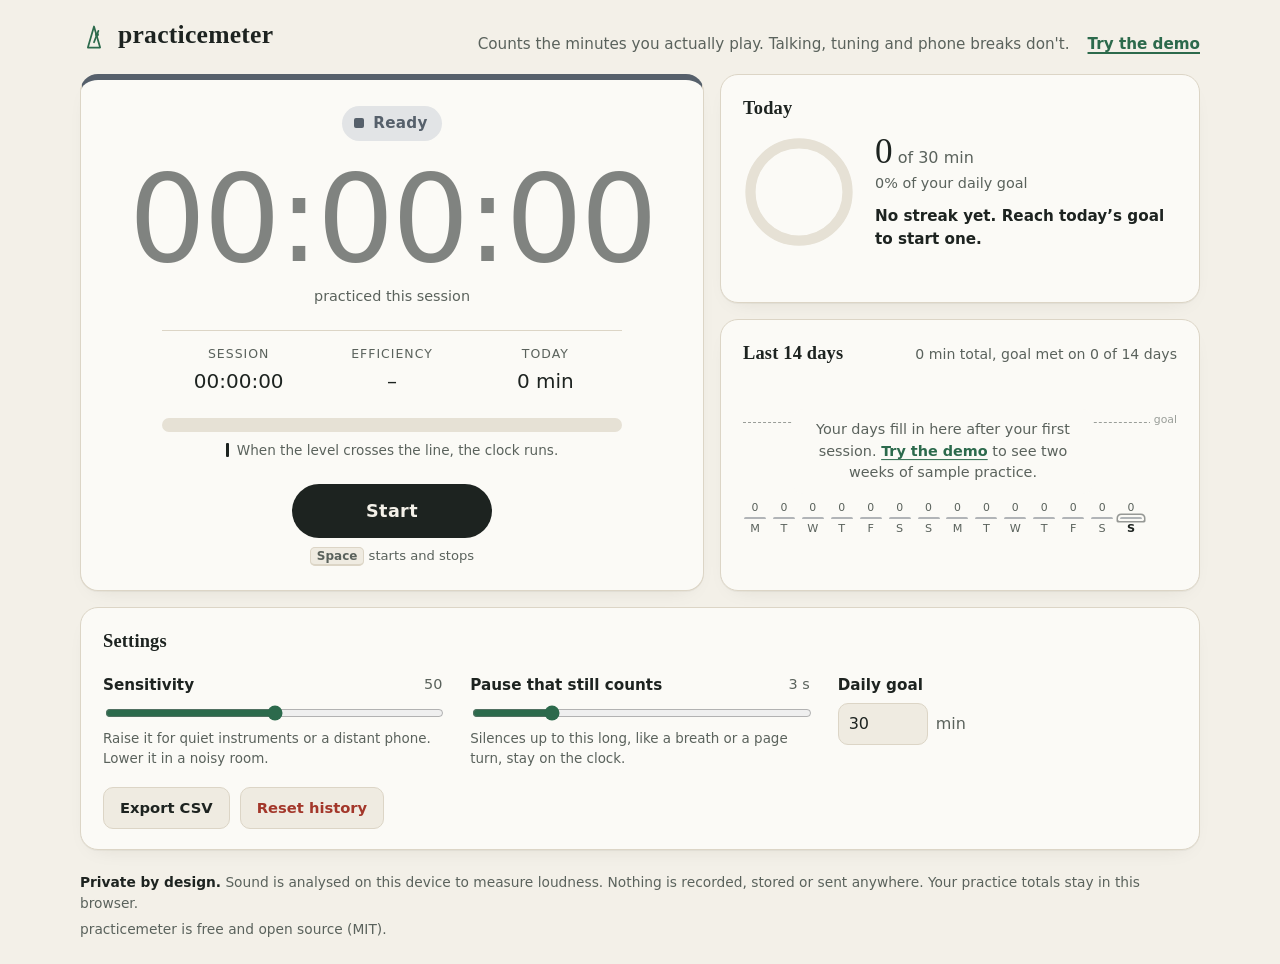
==== index.html @ aa6c5d0b "Add a visible link to the demo" ====
<!doctype html>
<html lang="en">
<head>
  <meta charset="utf-8">
  <meta name="viewport" content="width=device-width, initial-scale=1, viewport-fit=cover">
  <title>practicemeter: a practice timer that only counts while you play</title>
  <meta name="description" content="A practice timer for musicians. It listens through the microphone and only counts the time your instrument is actually sounding.">
  <meta name="color-scheme" content="light dark">
  <meta name="theme-color" content="#f3f0e8" media="(prefers-color-scheme: light)">
  <meta name="theme-color" content="#121513" media="(prefers-color-scheme: dark)">
  <link rel="icon" href="data:,">
  <link rel="stylesheet" href="style.css">
</head>
<body>
  <a class="skip" href="#toggle">Skip to start button</a>

  <header class="masthead">
    <div class="brand">
      <svg class="mark" viewBox="0 0 32 32" aria-hidden="true" focusable="false">
        <path d="M9 28 L16 4 L23 28 Z" fill="none" stroke="currentColor" stroke-width="2" stroke-linejoin="round"/>
        <path d="M16 22 L21 9" stroke="currentColor" stroke-width="2" stroke-linecap="round"/>
        <circle cx="19.4" cy="13.2" r="2.2" fill="currentColor"/>
      </svg>
      <h1>practicemeter</h1>
    </div>
    <div class="masthead-side">
      <p class="tagline">Counts the minutes you actually play. Talking, tuning and phone breaks don't.</p>
      <a class="demo-link" id="demo-link" href="?demo">Try the demo</a>
    </div>
  </header>

  <main class="layout">
    <section class="card stage" aria-labelledby="stage-title" data-status="idle" id="stage">
      <h2 id="stage-title" class="visually-hidden">Practice clock</h2>

      <div class="status" role="status" aria-live="polite">
        <span class="status-dot" aria-hidden="true"></span>
        <span id="status-label">Ready</span>
      </div>

      <p class="clock" id="clock" role="timer" aria-label="Practice time this session">00:00:00</p>
      <p class="clock-caption">practiced this session</p>

      <dl class="session-stats">
        <div>
          <dt>Session</dt>
          <dd id="session-time">00:00:00</dd>
        </div>
        <div>
          <dt>Efficiency</dt>
          <dd id="efficiency">–</dd>
        </div>
        <div>
          <dt>Today</dt>
          <dd id="today-short">0 min</dd>
        </div>
      </dl>

      <div class="meter-wrap">
        <div class="meter" id="meter" role="meter" aria-label="Microphone level"
             aria-valuemin="-90" aria-valuemax="0" aria-valuenow="-90" aria-valuetext="No input">
          <div class="meter-fill" id="meter-fill"></div>
          <div class="meter-floor" id="meter-floor" hidden></div>
          <div class="meter-threshold" id="meter-threshold" hidden></div>
        </div>
        <p class="meter-legend">
          <span class="legend-line" aria-hidden="true"></span>
          When the level crosses the line, the clock runs.
        </p>
      </div>

      <div class="actions">
        <button type="button" class="primary" id="toggle" aria-keyshortcuts="Space">Start</button>
        <span class="hint" aria-hidden="true"><kbd>Space</kbd> starts and stops</span>
      </div>

      <div class="notice" id="notice" role="alert" hidden></div>
    </section>

    <section class="card goal" aria-labelledby="goal-title">
      <h2 id="goal-title">Today</h2>
      <div class="goal-body">
        <svg class="ring" viewBox="0 0 120 120" aria-hidden="true" focusable="false">
          <circle class="ring-track" cx="60" cy="60" r="52"/>
          <circle class="ring-value" id="ring-value" cx="60" cy="60" r="52"/>
        </svg>
        <div class="goal-text">
          <p class="goal-minutes"><span id="today-min">0</span><span class="unit"> of <span id="goal-min">30</span> min</span></p>
          <p class="goal-progress" id="goal-progress">0% of your daily goal</p>
          <p class="streak" id="streak">No streak yet</p>
        </div>
      </div>
    </section>

    <section class="card history" aria-labelledby="history-title">
      <div class="card-head">
        <h2 id="history-title">Last 14 days</h2>
        <p class="history-total" id="history-total"></p>
      </div>
      <div class="chart">
        <div class="goal-line" id="goal-line" aria-hidden="true"><span>goal</span></div>
        <ol class="bars" id="bars" aria-label="Minutes practiced per day, oldest first"></ol>
        <p class="chart-empty" id="chart-empty" hidden>Your days fill in here after your first session. <a href="?demo">Try the demo</a> to see two weeks of sample practice.</p>
      </div>
    </section>

    <section class="card settings" aria-labelledby="settings-title">
      <h2 id="settings-title">Settings</h2>
      <div class="field">
        <label for="sensitivity">Sensitivity</label>
        <input type="range" id="sensitivity" min="0" max="100" step="5" value="50" aria-describedby="sensitivity-help">
        <output for="sensitivity" id="sensitivity-out">50</output>
        <p class="help" id="sensitivity-help">Raise it for quiet instruments or a distant phone. Lower it in a noisy room.</p>
      </div>
      <div class="field">
        <label for="grace">Pause that still counts</label>
        <input type="range" id="grace" min="1" max="10" step="1" value="3" aria-describedby="grace-help">
        <output for="grace" id="grace-out">3 s</output>
        <p class="help" id="grace-help">Silences up to this long, like a breath or a page turn, stay on the clock.</p>
      </div>
      <div class="field field-inline">
        <label for="goal">Daily goal</label>
        <span class="number-wrap"><input type="number" id="goal" min="1" max="600" step="5" value="30" inputmode="numeric"> <span>min</span></span>
      </div>
      <div class="data-actions">
        <button type="button" class="secondary" id="export">Export CSV</button>
        <button type="button" class="secondary danger" id="reset">Reset history</button>
      </div>
    </section>
  </main>

  <footer class="footer">
    <p><strong>Private by design.</strong> Sound is analysed on this device to measure loudness. Nothing is recorded, stored or sent anywhere. Your practice totals stay in this browser.</p>
    <p>practicemeter is free and open source (MIT).</p>
  </footer>

  <script src="detector.js"></script>
  <script src="micwatch.js"></script>
  <script src="app.js"></script>
</body>
</html>
---- style.css ----
/* practicemeter */

:root {
  --bg: #f3f0e8;
  --surface: #fbfaf6;
  --surface-2: #efebe1;
  --ink: #1d2320;
  --muted: #5a625c;
  --line: #dcd5c6;
  --accent: #2c6a4c;      /* playing */
  --accent-soft: #d8e8dd;
  --hold: #9a5f0c;        /* short pause */
  --hold-soft: #f3e3c6;
  --rest: #56606b;        /* paused */
  --rest-soft: #e2e4e6;
  --danger: #a3372a;
  --meter-bg: #e6e1d5;
  --shadow: 0 1px 0 rgba(40, 32, 16, .04), 0 8px 24px -16px rgba(40, 32, 16, .18);
  --radius: 18px;
  --serif: "Iowan Old Style", "Palatino Linotype", Palatino, "Book Antiqua", Georgia, serif;
  --sans: system-ui, -apple-system, "Segoe UI", Roboto, "Helvetica Neue", Arial, sans-serif;
  color-scheme: light dark;
}

@media (prefers-color-scheme: dark) {
  :root {
    --bg: #121513;
    --surface: #191d1a;
    --surface-2: #20251f;
    --ink: #e9e6de;
    --muted: #a0a89f;
    --line: #2d332e;
    --accent: #74c79c;
    --accent-soft: #1f3a2b;
    --hold: #e3a94f;
    --hold-soft: #3b2e19;
    --rest: #9aa4ae;
    --rest-soft: #262b30;
    --danger: #ec8a7c;
    --meter-bg: #232823;
    --shadow: 0 1px 0 rgba(0, 0, 0, .2), 0 10px 30px -18px rgba(0, 0, 0, .7);
  }
}

* { box-sizing: border-box; }

html { -webkit-text-size-adjust: 100%; }

body {
  margin: 0;
  background: var(--bg);
  color: var(--ink);
  font: 16px/1.5 var(--sans);
  min-height: 100vh;
  padding: max(16px, env(safe-area-inset-top)) max(16px, env(safe-area-inset-right)) max(16px, env(safe-area-inset-bottom)) max(16px, env(safe-area-inset-left));
}

h1, h2 { font-family: var(--serif); font-weight: 600; letter-spacing: .01em; margin: 0; }
h2 { font-size: 1.15rem; }
p { margin: 0; }

.visually-hidden {
  position: absolute !important;
  width: 1px; height: 1px;
  overflow: hidden; clip: rect(0 0 0 0);
  white-space: nowrap; margin: -1px; padding: 0; border: 0;
}

.skip {
  position: absolute; left: 12px; top: -48px;
  background: var(--ink); color: var(--bg);
  padding: 8px 12px; border-radius: 8px; z-index: 10;
}
.skip:focus { top: 12px; }

:focus-visible { outline: 3px solid var(--accent); outline-offset: 3px; border-radius: 6px; }

/* Header */
.masthead {
  max-width: 1120px; margin: 0 auto 18px;
  display: flex; align-items: baseline; justify-content: space-between; gap: 8px 24px; flex-wrap: wrap;
}
.brand { display: flex; align-items: center; gap: 10px; }
.brand h1 { font-size: 1.6rem; }
.mark { width: 28px; height: 28px; color: var(--accent); flex: none; transform: translateY(2px); }
.tagline { color: var(--muted); font-size: .95rem; }
.masthead-side { display: flex; align-items: baseline; flex-wrap: wrap; gap: 6px 18px; }
.demo-link {
  color: var(--accent); font-weight: 650; font-size: .95rem;
  text-decoration: underline; text-underline-offset: 3px; text-decoration-thickness: 1.5px;
  white-space: nowrap;
}
.demo-link:hover { text-decoration-thickness: 2.5px; }

/* Layout */
.layout {
  max-width: 1120px; margin: 0 auto;
  display: grid; gap: 16px;
  grid-template-columns: minmax(0, 1.3fr) minmax(0, 1fr);
  grid-template-areas:
    "stage goal"
    "stage history"
    "settings settings";
}
.stage { grid-area: stage; }
.goal { grid-area: goal; }
.history { grid-area: history; }
.settings { grid-area: settings; }

.card {
  background: var(--surface);
  border: 1px solid var(--line);
  border-radius: var(--radius);
  box-shadow: var(--shadow);
  padding: 20px 22px;
}

/* Stage */
.stage {
  --state: var(--rest);
  --state-soft: var(--rest-soft);
  display: flex; flex-direction: column; align-items: center; text-align: center;
  padding: 26px 26px 24px;
  border-top: 6px solid var(--state);
  transition: border-color .4s ease;
}
.stage[data-status="playing"] { --state: var(--accent); --state-soft: var(--accent-soft); }
.stage[data-status="holding"] { --state: var(--hold); --state-soft: var(--hold-soft); }
.stage[data-status="calibrating"] { --state: var(--hold); --state-soft: var(--hold-soft); }

.status {
  display: inline-flex; align-items: center; gap: 9px;
  padding: 6px 14px 6px 12px; border-radius: 999px;
  background: var(--state-soft); color: var(--state);
  font-weight: 650; font-size: .95rem; letter-spacing: .02em;
  transition: background-color .4s ease, color .4s ease;
}
.status-dot {
  width: 10px; height: 10px; border-radius: 50%;
  background: currentColor;
}
/* Shape changes with state too, so the state never relies on colour alone. */
.stage[data-status="paused"] .status-dot,
.stage[data-status="idle"] .status-dot { border-radius: 2px; }
.stage[data-status="holding"] .status-dot,
.stage[data-status="calibrating"] .status-dot { background: transparent; border: 2.5px solid currentColor; }
.stage[data-status="playing"] .status-dot { animation: pulse 1.6s ease-in-out infinite; }
@keyframes pulse { 50% { transform: scale(.65); opacity: .7; } }

.clock {
  margin-top: 18px;
  font-size: clamp(3.6rem, 15vw, 7.6rem);
  font-weight: 300; line-height: 1;
  font-variant-numeric: tabular-nums; letter-spacing: -.02em;
  color: var(--ink);
  transition: color .4s ease, opacity .4s ease;
}
.stage[data-status="paused"] .clock,
.stage[data-status="idle"] .clock { opacity: .55; }
.clock-caption { color: var(--muted); font-size: .9rem; margin-top: 6px; }

.session-stats {
  display: grid; grid-template-columns: repeat(3, 1fr);
  width: 100%; max-width: 460px; margin: 22px 0 0; padding: 14px 0 0;
  border-top: 1px solid var(--line);
}
.session-stats div { display: flex; flex-direction: column; gap: 2px; }
.session-stats dt { color: var(--muted); font-size: .78rem; text-transform: uppercase; letter-spacing: .08em; }
.session-stats dd { margin: 0; font-size: 1.25rem; font-variant-numeric: tabular-nums; }

/* Level meter */
.meter-wrap { width: 100%; max-width: 460px; margin-top: 22px; }
.meter {
  position: relative; height: 14px; border-radius: 7px;
  background: var(--meter-bg); overflow: hidden;
}
.meter-fill {
  position: absolute; inset: 0 auto 0 0; width: 100%;
  background: var(--state);
  transform-origin: left center; transform: scaleX(0);
  transition: background-color .4s ease;
}
.meter-floor, .meter-threshold {
  position: absolute; top: 0; bottom: 0; width: 2px; margin-left: -1px; left: 0;
}
.meter-floor { background: var(--muted); opacity: .45; }
.meter-threshold { width: 3px; background: var(--ink); }
.meter-legend {
  display: flex; align-items: center; justify-content: center; gap: 8px;
  margin-top: 8px; color: var(--muted); font-size: .85rem;
}
.legend-line { width: 3px; height: 14px; background: var(--ink); border-radius: 1px; }

/* Buttons */
.actions { display: flex; flex-direction: column; align-items: center; gap: 8px; margin-top: 24px; }
button { font: inherit; cursor: pointer; }
.primary {
  min-width: 200px; padding: 14px 32px;
  border: 0; border-radius: 999px;
  background: var(--ink); color: var(--bg);
  font-size: 1.1rem; font-weight: 650; letter-spacing: .02em;
  transition: transform .12s ease, background-color .2s ease;
}
.primary:hover { background: var(--accent); }
.primary:active { transform: scale(.97); }
.primary.running { background: transparent; color: var(--ink); box-shadow: inset 0 0 0 2px var(--ink); }
.primary.running:hover { background: var(--surface-2); }
.primary:disabled { opacity: .6; cursor: progress; }
.hint { color: var(--muted); font-size: .82rem; }
kbd {
  font: 600 .75rem var(--sans);
  padding: 1px 6px; border: 1px solid var(--line); border-bottom-width: 2px; border-radius: 5px;
  background: var(--surface-2);
}
.secondary {
  padding: 9px 16px; border-radius: 10px;
  border: 1px solid var(--line); background: var(--surface-2); color: var(--ink);
  font-size: .92rem; font-weight: 550;
}
.secondary:hover { border-color: var(--muted); }
.danger { color: var(--danger); }

.notice {
  margin-top: 18px; padding: 12px 16px; max-width: 460px;
  border-radius: 12px; background: var(--hold-soft); color: var(--ink);
  border-left: 4px solid var(--hold); text-align: left; font-size: .93rem;
}

/* Goal ring */
.goal-body { display: flex; align-items: center; gap: 20px; margin-top: 10px; }
.ring { width: 112px; height: 112px; flex: none; transform: rotate(-90deg); }
.ring circle { fill: none; stroke-width: 11; }
.ring-track { stroke: var(--meter-bg); }
.ring-value {
  stroke: var(--accent); stroke-linecap: round;
  stroke-dasharray: 326.73; stroke-dashoffset: 326.73;
  transition: stroke-dashoffset .6s ease;
}
.goal-minutes { font-family: var(--serif); font-size: 2.2rem; line-height: 1.1; font-variant-numeric: tabular-nums; }
.goal-minutes .unit { font-family: var(--sans); font-size: 1rem; color: var(--muted); }
.goal-progress { color: var(--muted); font-size: .9rem; margin-top: 2px; }
.streak { margin-top: 10px; font-weight: 600; font-size: .95rem; }

/* History chart */
.card-head { display: flex; flex-wrap: wrap; justify-content: space-between; align-items: baseline; gap: 4px 12px; }
.card-head h2 { white-space: nowrap; }
.history-total { color: var(--muted); font-size: .88rem; }
/* --plot: height of a 100% bar; --day-h: day label row. Bars and the goal line share them. */
.chart { --plot: 120px; --day-h: 20px; position: relative; margin-top: 14px; }
.bars {
  list-style: none; margin: 0; padding: 0 34px 0 0; /* right gutter holds the goal label */
  display: grid; grid-template-columns: repeat(14, 1fr); gap: 5px;
  height: calc(var(--plot) + var(--day-h) + 18px); align-items: end;
}
.bars li { display: flex; flex-direction: column; align-items: center; justify-content: flex-end; height: 100%; min-width: 0; }
.bar-value { font-size: .68rem; color: var(--muted); font-variant-numeric: tabular-nums; margin-bottom: 3px; line-height: 1; }
.bar {
  width: 100%; max-width: 22px; min-height: 2px;
  height: calc(var(--plot) * var(--f, 0));
  border-radius: 4px 4px 1px 1px;
  background: var(--rest); opacity: .45;
}
.bars li.met .bar { background: var(--accent); opacity: 1; }
.bars li.today .bar { box-shadow: 0 0 0 2px var(--surface), 0 0 0 3.5px var(--ink); }
.bar-day { font-size: .7rem; color: var(--muted); height: var(--day-h); line-height: var(--day-h); }
.bars li.today .bar-day { color: var(--ink); font-weight: 700; }
.goal-line {
  position: absolute; left: 0; right: 0; height: 0;
  bottom: calc(var(--day-h) + var(--plot) * var(--g, .8));
  border-top: 1.5px dashed var(--muted); opacity: .6; pointer-events: none;
}
.goal-line span {
  position: absolute; right: 0; top: -8px;
  font-size: .68rem; line-height: 1; color: var(--muted); background: var(--surface); padding: 0 0 0 4px;
}

.chart-empty {
  position: absolute; left: 0; right: 34px; top: 50%; transform: translateY(-60%);
  margin: 0 auto; max-width: 300px; padding: 10px 14px;
  text-align: center; font-size: .9rem; color: var(--muted);
  background: var(--surface); border-radius: 10px;
}
.chart-empty a { color: var(--accent); font-weight: 650; text-underline-offset: 3px; }
.chart-empty[hidden] { display: none; }

/* Settings */
.settings { display: grid; grid-template-columns: repeat(3, minmax(0, 1fr)); gap: 18px 28px; align-items: start; }
.settings h2 { grid-column: 1 / -1; }
.field { display: grid; grid-template-columns: 1fr auto; gap: 6px 12px; align-items: center; }
.field label { font-weight: 600; font-size: .95rem; }
.field input[type="range"] { grid-column: 1 / -1; grid-row: 2; width: 100%; accent-color: var(--accent); }
.field output { grid-column: 2; grid-row: 1; font-variant-numeric: tabular-nums; color: var(--muted); font-size: .9rem; }
.help { grid-column: 1 / -1; color: var(--muted); font-size: .84rem; }
.field-inline { grid-template-columns: 1fr; }
.number-wrap { display: inline-flex; align-items: center; gap: 8px; color: var(--muted); }
input[type="number"] {
  width: 90px; font: inherit; color: var(--ink);
  padding: 8px 10px; border-radius: 10px;
  border: 1px solid var(--line); background: var(--surface-2);
}
.data-actions { display: flex; gap: 10px; flex-wrap: wrap; align-self: end; }

/* Footer */
.footer {
  max-width: 1120px; margin: 22px auto 8px;
  color: var(--muted); font-size: .86rem;
  display: flex; flex-wrap: wrap; justify-content: space-between; gap: 6px 24px;
}
.footer strong { color: var(--ink); font-weight: 600; }

/* Tablet and phone */
@media (max-width: 860px) {
  .layout {
    grid-template-columns: minmax(0, 1fr);
    grid-template-areas: "stage" "goal" "history" "settings";
  }
  .settings { grid-template-columns: minmax(0, 1fr); }
}

@media (max-width: 480px) {
  body { padding-left: max(10px, env(safe-area-inset-left)); padding-right: max(10px, env(safe-area-inset-right)); }
  .card { padding: 16px; }
  .stage { padding: 20px 14px; }
  .clock { font-size: clamp(3.4rem, 19vw, 5.2rem); }
  .tagline { font-size: .88rem; }
  .chart { --plot: 100px; }
  .bars { gap: 3px; }
  .bar-value { font-size: .6rem; }
  .ring { width: 92px; height: 92px; }
}

/* Phone on a music stand in landscape: keep the clock and status in view. */
@media (max-height: 500px) and (orientation: landscape) {
  .masthead .tagline { display: none; }
  .clock { font-size: clamp(3rem, 18vh, 6rem); margin-top: 10px; }
  .session-stats, .meter-wrap, .actions { margin-top: 12px; }
}

@media (prefers-reduced-motion: reduce) {
  *, *::before, *::after { animation: none !important; transition: none !important; }
}
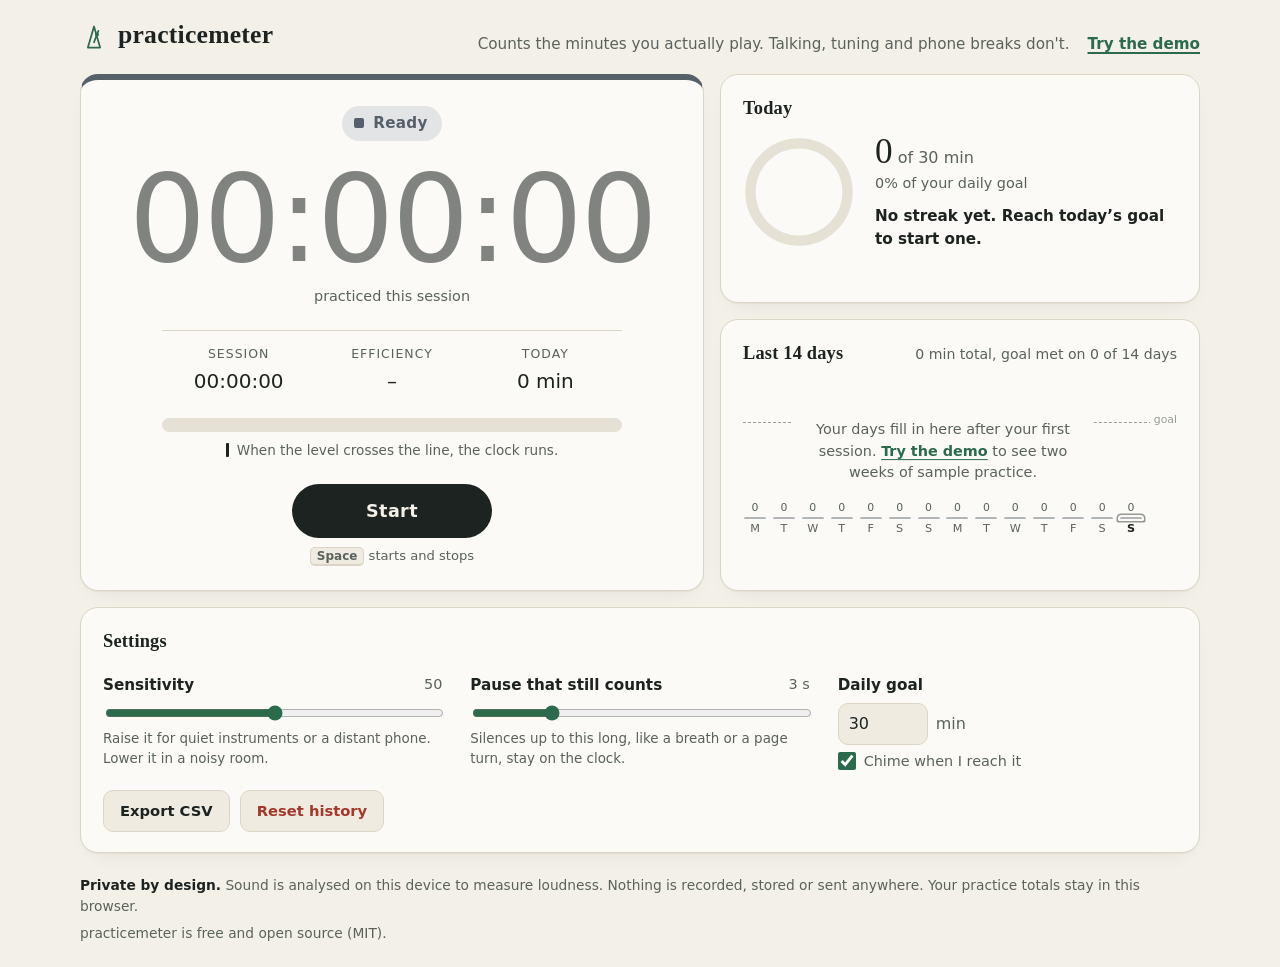
==== commit 9621d775: "Celebrate reaching the daily goal with a chime and a ring pulse" ====
--- a/index.html
+++ b/index.html
@@ -77,10 +77,11 @@
       <div class="notice" id="notice" role="alert" hidden></div>
     </section>
 
-    <section class="card goal" aria-labelledby="goal-title">
+    <section class="card goal" aria-labelledby="goal-title" id="goal-card">
       <h2 id="goal-title">Today</h2>
       <div class="goal-body">
         <svg class="ring" viewBox="0 0 120 120" aria-hidden="true" focusable="false">
+          <circle class="ring-burst" cx="60" cy="60" r="52"/>
           <circle class="ring-track" cx="60" cy="60" r="52"/>
           <circle class="ring-value" id="ring-value" cx="60" cy="60" r="52"/>
         </svg>
@@ -121,6 +122,7 @@
       <div class="field field-inline">
         <label for="goal">Daily goal</label>
         <span class="number-wrap"><input type="number" id="goal" min="1" max="600" step="5" value="30" inputmode="numeric"> <span>min</span></span>
+        <label class="check"><input type="checkbox" id="chime" checked> Chime when I reach it</label>
       </div>
       <div class="data-actions">
         <button type="button" class="secondary" id="export">Export CSV</button>
--- a/style.css
+++ b/style.css
@@ -236,6 +236,20 @@
   stroke-dasharray: 326.73; stroke-dashoffset: 326.73;
   transition: stroke-dashoffset .6s ease;
 }
+.ring { overflow: visible; }
+.ring-burst { stroke: var(--accent); opacity: 0; transform-box: fill-box; transform-origin: center; }
+/* Played once when today's goal is reached during a session. */
+.goal.celebrate .ring { animation: ring-pop .9s cubic-bezier(.2, .9, .3, 1.2) 1; }
+.goal.celebrate .ring-burst { animation: ring-burst 1.1s ease-out 1; }
+@keyframes ring-pop {
+  0% { transform: rotate(-90deg) scale(1); }
+  35% { transform: rotate(-90deg) scale(1.08); }
+  100% { transform: rotate(-90deg) scale(1); }
+}
+@keyframes ring-burst {
+  0% { opacity: .55; transform: scale(1); stroke-width: 11px; }
+  100% { opacity: 0; transform: scale(1.3); stroke-width: 2px; }
+}
 .goal-minutes { font-family: var(--serif); font-size: 2.2rem; line-height: 1.1; font-variant-numeric: tabular-nums; }
 .goal-minutes .unit { font-family: var(--sans); font-size: 1rem; color: var(--muted); }
 .goal-progress { color: var(--muted); font-size: .9rem; margin-top: 2px; }
@@ -292,6 +306,9 @@
 .field output { grid-column: 2; grid-row: 1; font-variant-numeric: tabular-nums; color: var(--muted); font-size: .9rem; }
 .help { grid-column: 1 / -1; color: var(--muted); font-size: .84rem; }
 .field-inline { grid-template-columns: 1fr; }
+.check { display: inline-flex; align-items: center; gap: 8px; font-size: .9rem; color: var(--muted); cursor: pointer; }
+.field .check { font-weight: 400; font-size: .9rem; }
+.check input { width: 18px; height: 18px; margin: 0; accent-color: var(--accent); }
 .number-wrap { display: inline-flex; align-items: center; gap: 8px; color: var(--muted); }
 input[type="number"] {
   width: 90px; font: inherit; color: var(--ink);
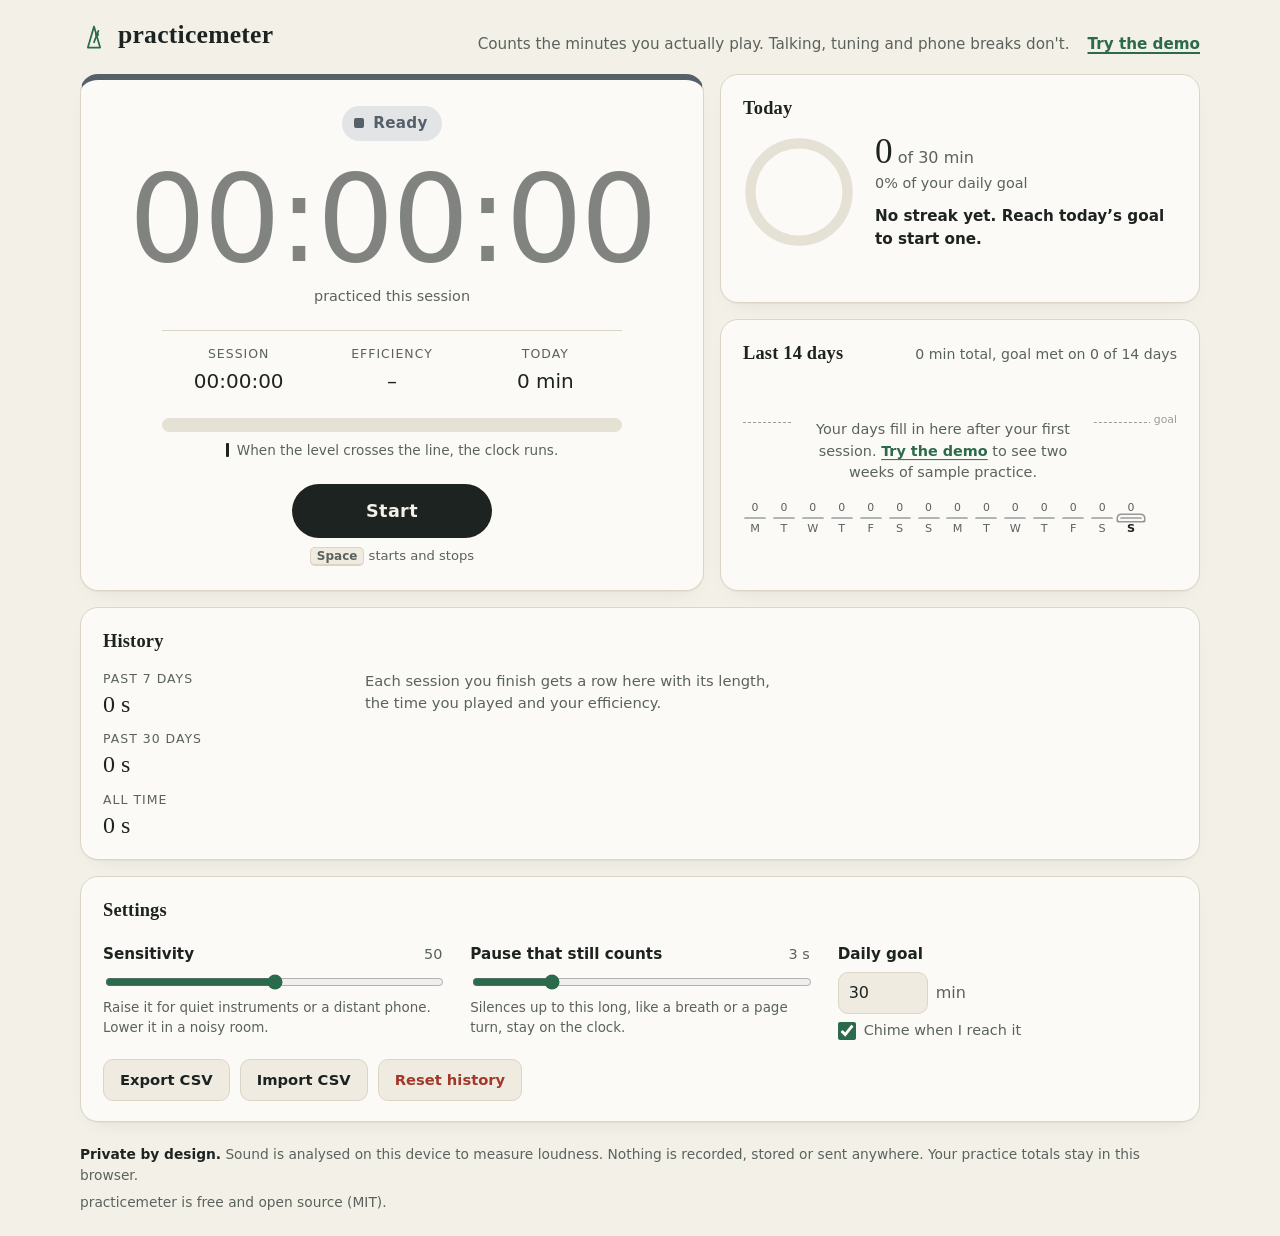
==== commit afaa1a14: "Add session history, period totals and CSV import" ====
--- a/index.html
+++ b/index.html
@@ -33,10 +33,12 @@
     <section class="card stage" aria-labelledby="stage-title" data-status="idle" id="stage">
       <h2 id="stage-title" class="visually-hidden">Practice clock</h2>
 
-      <div class="status" role="status" aria-live="polite">
+      <div class="status">
         <span class="status-dot" aria-hidden="true"></span>
         <span id="status-label">Ready</span>
       </div>
+      <!-- Screen readers hear lasting changes only (start, stop, goal), not every play/pause flip. -->
+      <p class="visually-hidden" id="announce" role="status" aria-live="polite" aria-atomic="true"></p>
 
       <p class="clock" id="clock" role="timer" aria-label="Practice time this session">00:00:00</p>
       <p class="clock-caption">practiced this session</p>
@@ -105,6 +107,26 @@
       </div>
     </section>
 
+    <section class="card sessions" aria-labelledby="sessions-title">
+      <h2 id="sessions-title">History</h2>
+      <dl class="totals">
+        <div><dt>Past 7 days</dt><dd id="total-week">0 min</dd></div>
+        <div><dt>Past 30 days</dt><dd id="total-month">0 min</dd></div>
+        <div><dt>All time</dt><dd id="total-all">0 min</dd></div>
+      </dl>
+      <div class="session-list">
+        <table class="session-table" id="session-table" hidden>
+          <caption class="visually-hidden">Practice sessions, newest first</caption>
+          <thead>
+            <tr><th scope="col">Started</th><th scope="col">Length</th><th scope="col">Played</th><th scope="col">Efficiency</th></tr>
+          </thead>
+          <tbody id="session-rows"></tbody>
+        </table>
+        <p class="sessions-empty" id="sessions-empty">Each session you finish gets a row here with its length, the time you played and your efficiency.</p>
+        <button type="button" class="secondary" id="sessions-more" aria-controls="session-table" hidden>Show all</button>
+      </div>
+    </section>
+
     <section class="card settings" aria-labelledby="settings-title">
       <h2 id="settings-title">Settings</h2>
       <div class="field">
@@ -126,7 +148,10 @@
       </div>
       <div class="data-actions">
         <button type="button" class="secondary" id="export">Export CSV</button>
+        <button type="button" class="secondary" id="import">Import CSV</button>
+        <input type="file" id="import-file" accept=".csv,text/csv" hidden>
         <button type="button" class="secondary danger" id="reset">Reset history</button>
+        <p class="data-status" id="data-status" role="status"></p>
       </div>
     </section>
   </main>
@@ -138,6 +163,7 @@
 
   <script src="detector.js"></script>
   <script src="micwatch.js"></script>
+  <script src="history.js"></script>
   <script src="app.js"></script>
 </body>
 </html>
--- a/style.css
+++ b/style.css
@@ -100,11 +100,13 @@
   grid-template-areas:
     "stage goal"
     "stage history"
+    "sessions sessions"
     "settings settings";
 }
 .stage { grid-area: stage; }
 .goal { grid-area: goal; }
 .history { grid-area: history; }
+.sessions { grid-area: sessions; }
 .settings { grid-area: settings; }
 
 .card {
@@ -296,6 +298,27 @@
 }
 .chart-empty a { color: var(--accent); font-weight: 650; text-underline-offset: 3px; }
 .chart-empty[hidden] { display: none; }
+
+/* Totals and past sessions */
+.sessions {
+  display: grid; grid-template-columns: minmax(180px, 230px) minmax(0, 1fr); gap: 14px 32px;
+  align-items: start;
+}
+.sessions h2 { grid-column: 1 / -1; }
+.totals { margin: 0; display: grid; gap: 12px; }
+.totals div { display: flex; flex-direction: column; gap: 1px; }
+.totals dt { color: var(--muted); font-size: .78rem; text-transform: uppercase; letter-spacing: .08em; }
+.totals dd { margin: 0; font-family: var(--serif); font-size: 1.5rem; line-height: 1.2; font-variant-numeric: tabular-nums; }
+.session-list { min-width: 0; }
+.session-table { width: 100%; border-collapse: collapse; font-size: .92rem; font-variant-numeric: tabular-nums; }
+.session-table th, .session-table td { padding: 8px 10px; text-align: right; border-bottom: 1px solid var(--line); white-space: nowrap; }
+.session-table th:first-child, .session-table td:first-child { text-align: left; padding-left: 0; }
+.session-table th:last-child, .session-table td:last-child { padding-right: 0; }
+.session-table thead th { color: var(--muted); font-size: .78rem; font-weight: 600; text-transform: uppercase; letter-spacing: .06em; padding-top: 0; }
+.session-table tbody th { font-weight: 500; }
+.session-table tbody tr:last-child > * { border-bottom: 0; }
+.sessions-empty { color: var(--muted); font-size: .92rem; max-width: 46ch; }
+#sessions-more { margin-top: 12px; }
 
 /* Settings */
 .settings { display: grid; grid-template-columns: repeat(3, minmax(0, 1fr)); gap: 18px 28px; align-items: start; }
@@ -315,7 +338,9 @@
   padding: 8px 10px; border-radius: 10px;
   border: 1px solid var(--line); background: var(--surface-2);
 }
-.data-actions { display: flex; gap: 10px; flex-wrap: wrap; align-self: end; }
+.data-actions { grid-column: 1 / -1; display: flex; gap: 10px; flex-wrap: wrap; align-self: end; }
+.data-status { flex-basis: 100%; color: var(--muted); font-size: .86rem; }
+.data-status:empty { display: none; }
 
 /* Footer */
 .footer {
@@ -329,9 +354,15 @@
 @media (max-width: 860px) {
   .layout {
     grid-template-columns: minmax(0, 1fr);
-    grid-template-areas: "stage" "goal" "history" "settings";
+    grid-template-areas: "stage" "goal" "history" "sessions" "settings";
   }
   .settings { grid-template-columns: minmax(0, 1fr); }
+}
+
+@media (max-width: 640px) {
+  .sessions { grid-template-columns: minmax(0, 1fr); }
+  .totals { grid-template-columns: repeat(3, minmax(0, 1fr)); gap: 8px; }
+  .totals dd { font-size: 1.15rem; }
 }
 
 @media (max-width: 480px) {
@@ -344,6 +375,9 @@
   .bars { gap: 3px; }
   .bar-value { font-size: .6rem; }
   .ring { width: 92px; height: 92px; }
+  .session-table { font-size: .84rem; }
+  .session-table th, .session-table td { padding: 7px 5px; }
+  .session-table thead th { font-size: .66rem; letter-spacing: .03em; }
 }
 
 /* Phone on a music stand in landscape: keep the clock and status in view. */
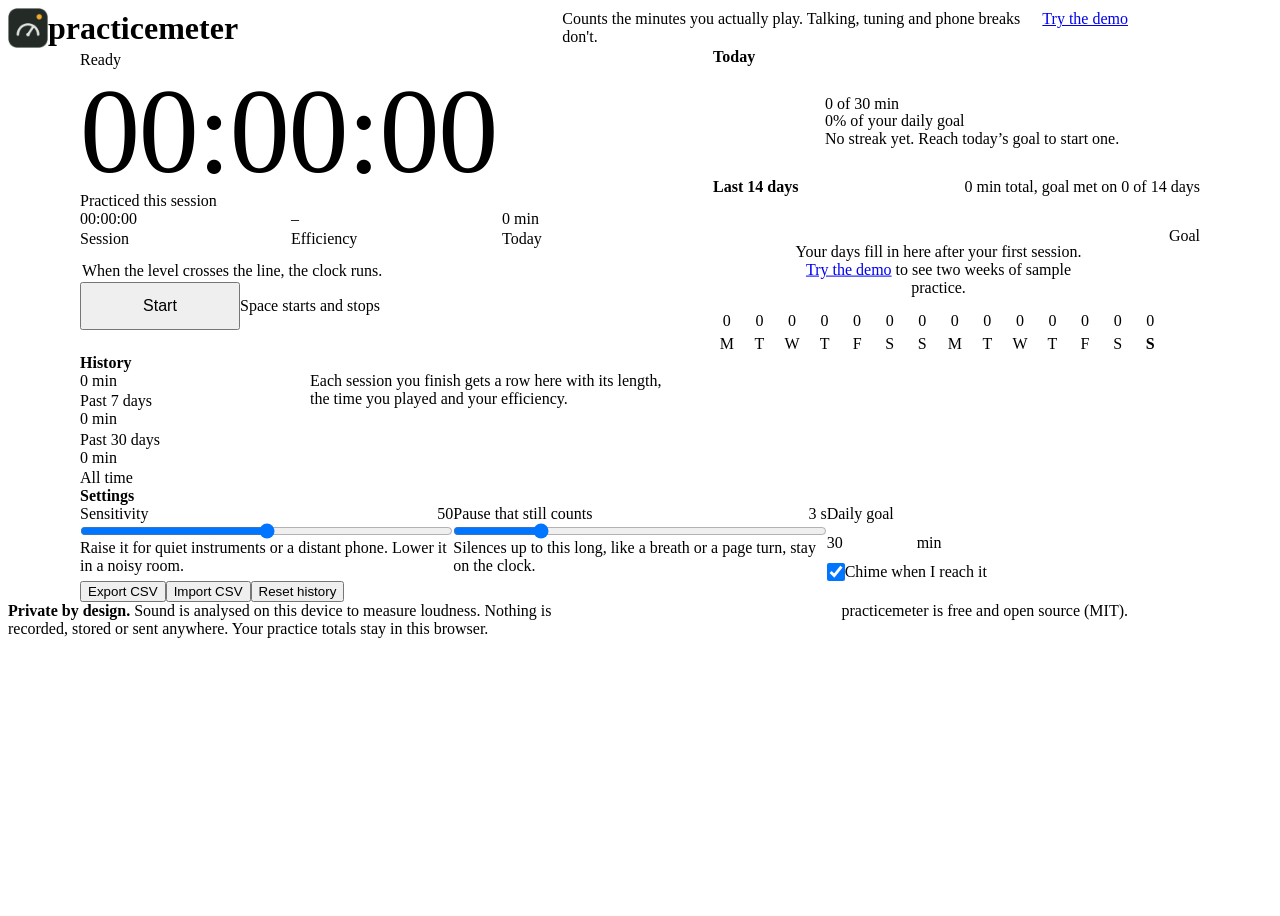
==== commit 5a665074: "Restyle the app on the control-room design system The clock is the big reading, a status lamp shows " ====
--- a/index.html
+++ b/index.html
@@ -6,9 +6,12 @@
   <title>practicemeter: a practice timer that only counts while you play</title>
   <meta name="description" content="A practice timer for musicians. It listens through the microphone and only counts the time your instrument is actually sounding.">
   <meta name="color-scheme" content="light dark">
-  <meta name="theme-color" content="#f3f0e8" media="(prefers-color-scheme: light)">
-  <meta name="theme-color" content="#121513" media="(prefers-color-scheme: dark)">
-  <link rel="icon" href="data:,">
+  <meta name="theme-color" content="#e3e5e0" media="(prefers-color-scheme: light)">
+  <meta name="theme-color" content="#1b211e" media="(prefers-color-scheme: dark)">
+  <link rel="icon" href="icon-32.png" type="image/png" sizes="32x32">
+  <link rel="apple-touch-icon" href="icon-180.png">
+  <link rel="manifest" href="manifest.webmanifest">
+  <link rel="stylesheet" href="tokens.css">
   <link rel="stylesheet" href="style.css">
 </head>
 <body>
@@ -16,11 +19,7 @@
 
   <header class="masthead">
     <div class="brand">
-      <svg class="mark" viewBox="0 0 32 32" aria-hidden="true" focusable="false">
-        <path d="M9 28 L16 4 L23 28 Z" fill="none" stroke="currentColor" stroke-width="2" stroke-linejoin="round"/>
-        <path d="M16 22 L21 9" stroke="currentColor" stroke-width="2" stroke-linecap="round"/>
-        <circle cx="19.4" cy="13.2" r="2.2" fill="currentColor"/>
-      </svg>
+      <img class="mark" src="icon-192.png" width="40" height="40" alt="">
       <h1>practicemeter</h1>
     </div>
     <div class="masthead-side">
@@ -30,18 +29,18 @@
   </header>
 
   <main class="layout">
-    <section class="card stage" aria-labelledby="stage-title" data-status="idle" id="stage">
+    <section class="panel stage" aria-labelledby="stage-title" data-status="idle" id="stage">
       <h2 id="stage-title" class="visually-hidden">Practice clock</h2>
 
       <div class="status">
-        <span class="status-dot" aria-hidden="true"></span>
+        <span class="lamp" aria-hidden="true"></span>
         <span id="status-label">Ready</span>
       </div>
       <!-- Screen readers hear lasting changes only (start, stop, goal), not every play/pause flip. -->
       <p class="visually-hidden" id="announce" role="status" aria-live="polite" aria-atomic="true"></p>
 
       <p class="clock" id="clock" role="timer" aria-label="Practice time this session">00:00:00</p>
-      <p class="clock-caption">practiced this session</p>
+      <p class="clock-caption">Practiced this session</p>
 
       <dl class="session-stats">
         <div>
@@ -72,14 +71,14 @@
       </div>
 
       <div class="actions">
-        <button type="button" class="primary" id="toggle" aria-keyshortcuts="Space">Start</button>
+        <button type="button" class="btn primary" data-variant="primary" id="toggle" aria-keyshortcuts="Space">Start</button>
         <span class="hint" aria-hidden="true"><kbd>Space</kbd> starts and stops</span>
       </div>
 
       <div class="notice" id="notice" role="alert" hidden></div>
     </section>
 
-    <section class="card goal" aria-labelledby="goal-title" id="goal-card">
+    <section class="panel goal" aria-labelledby="goal-title" id="goal-card">
       <h2 id="goal-title">Today</h2>
       <div class="goal-body">
         <svg class="ring" viewBox="0 0 120 120" aria-hidden="true" focusable="false">
@@ -95,19 +94,19 @@
       </div>
     </section>
 
-    <section class="card history" aria-labelledby="history-title">
-      <div class="card-head">
+    <section class="panel history" aria-labelledby="history-title">
+      <div class="panel-head">
         <h2 id="history-title">Last 14 days</h2>
         <p class="history-total" id="history-total"></p>
       </div>
       <div class="chart">
-        <div class="goal-line" id="goal-line" aria-hidden="true"><span>goal</span></div>
+        <div class="goal-line" id="goal-line" aria-hidden="true"><span>Goal</span></div>
         <ol class="bars" id="bars" aria-label="Minutes practiced per day, oldest first"></ol>
         <p class="chart-empty" id="chart-empty" hidden>Your days fill in here after your first session. <a href="?demo">Try the demo</a> to see two weeks of sample practice.</p>
       </div>
     </section>
 
-    <section class="card sessions" aria-labelledby="sessions-title">
+    <section class="panel sessions" aria-labelledby="sessions-title">
       <h2 id="sessions-title">History</h2>
       <dl class="totals">
         <div><dt>Past 7 days</dt><dd id="total-week">0 min</dd></div>
@@ -123,11 +122,11 @@
           <tbody id="session-rows"></tbody>
         </table>
         <p class="sessions-empty" id="sessions-empty">Each session you finish gets a row here with its length, the time you played and your efficiency.</p>
-        <button type="button" class="secondary" id="sessions-more" aria-controls="session-table" hidden>Show all</button>
+        <button type="button" class="btn secondary" id="sessions-more" aria-controls="session-table" hidden>Show all</button>
       </div>
     </section>
 
-    <section class="card settings" aria-labelledby="settings-title">
+    <section class="panel settings" aria-labelledby="settings-title">
       <h2 id="settings-title">Settings</h2>
       <div class="field">
         <label for="sensitivity">Sensitivity</label>
@@ -143,14 +142,14 @@
       </div>
       <div class="field field-inline">
         <label for="goal">Daily goal</label>
-        <span class="number-wrap"><input type="number" id="goal" min="1" max="600" step="5" value="30" inputmode="numeric"> <span>min</span></span>
+        <span class="number-wrap"><input type="number" id="goal" min="1" max="600" step="1" value="30" inputmode="numeric"> <span>min</span></span>
         <label class="check"><input type="checkbox" id="chime" checked> Chime when I reach it</label>
       </div>
       <div class="data-actions">
-        <button type="button" class="secondary" id="export">Export CSV</button>
-        <button type="button" class="secondary" id="import">Import CSV</button>
+        <button type="button" class="btn secondary" id="export">Export CSV</button>
+        <button type="button" class="btn secondary" id="import">Import CSV</button>
         <input type="file" id="import-file" accept=".csv,text/csv" hidden>
-        <button type="button" class="secondary danger" id="reset">Reset history</button>
+        <button type="button" class="btn secondary danger" id="reset">Reset history</button>
         <p class="data-status" id="data-status" role="status"></p>
       </div>
     </section>
--- a/style.css
+++ b/style.css
@@ -1,62 +1,12 @@
-/* practicemeter */
-
-:root {
-  --bg: #f3f0e8;
-  --surface: #fbfaf6;
-  --surface-2: #efebe1;
-  --ink: #1d2320;
-  --muted: #5a625c;
-  --line: #dcd5c6;
-  --accent: #2c6a4c;      /* playing */
-  --accent-soft: #d8e8dd;
-  --hold: #9a5f0c;        /* short pause */
-  --hold-soft: #f3e3c6;
-  --rest: #56606b;        /* paused */
-  --rest-soft: #e2e4e6;
-  --danger: #a3372a;
-  --meter-bg: #e6e1d5;
-  --shadow: 0 1px 0 rgba(40, 32, 16, .04), 0 8px 24px -16px rgba(40, 32, 16, .18);
-  --radius: 18px;
-  --serif: "Iowan Old Style", "Palatino Linotype", Palatino, "Book Antiqua", Georgia, serif;
-  --sans: system-ui, -apple-system, "Segoe UI", Roboto, "Helvetica Neue", Arial, sans-serif;
-  color-scheme: light dark;
-}
-
-@media (prefers-color-scheme: dark) {
-  :root {
-    --bg: #121513;
-    --surface: #191d1a;
-    --surface-2: #20251f;
-    --ink: #e9e6de;
-    --muted: #a0a89f;
-    --line: #2d332e;
-    --accent: #74c79c;
-    --accent-soft: #1f3a2b;
-    --hold: #e3a94f;
-    --hold-soft: #3b2e19;
-    --rest: #9aa4ae;
-    --rest-soft: #262b30;
-    --danger: #ec8a7c;
-    --meter-bg: #232823;
-    --shadow: 0 1px 0 rgba(0, 0, 0, .2), 0 10px 30px -18px rgba(0, 0, 0, .7);
-  }
-}
-
-* { box-sizing: border-box; }
-
-html { -webkit-text-size-adjust: 100%; }
+/* practicemeter. Uses only the variables from tokens.css (the A2M33 "control room" system):
+   no colour, font or radius literals here. */
 
 body {
-  margin: 0;
-  background: var(--bg);
-  color: var(--ink);
-  font: 16px/1.5 var(--sans);
   min-height: 100vh;
-  padding: max(16px, env(safe-area-inset-top)) max(16px, env(safe-area-inset-right)) max(16px, env(safe-area-inset-bottom)) max(16px, env(safe-area-inset-left));
-}
-
-h1, h2 { font-family: var(--serif); font-weight: 600; letter-spacing: .01em; margin: 0; }
-h2 { font-size: 1.15rem; }
+  padding: max(var(--s4), env(safe-area-inset-top)) max(var(--s4), env(safe-area-inset-right))
+           max(var(--s4), env(safe-area-inset-bottom)) max(var(--s4), env(safe-area-inset-left));
+}
+
 p { margin: 0; }
 
 .visually-hidden {
@@ -67,35 +17,32 @@
 }
 
 .skip {
-  position: absolute; left: 12px; top: -48px;
-  background: var(--ink); color: var(--bg);
-  padding: 8px 12px; border-radius: 8px; z-index: 10;
-}
-.skip:focus { top: 12px; }
-
-:focus-visible { outline: 3px solid var(--accent); outline-offset: 3px; border-radius: 6px; }
-
-/* Header */
+  position: absolute; left: var(--s3); top: -48px; z-index: 10;
+  padding: var(--s2) var(--s3);
+  background: var(--ink); color: var(--panel);
+  border-radius: var(--r-control);
+}
+.skip:focus { top: var(--s3); }
+
+/* ---------- Header ---------- */
+
 .masthead {
-  max-width: 1120px; margin: 0 auto 18px;
-  display: flex; align-items: baseline; justify-content: space-between; gap: 8px 24px; flex-wrap: wrap;
-}
-.brand { display: flex; align-items: center; gap: 10px; }
-.brand h1 { font-size: 1.6rem; }
-.mark { width: 28px; height: 28px; color: var(--accent); flex: none; transform: translateY(2px); }
-.tagline { color: var(--muted); font-size: .95rem; }
-.masthead-side { display: flex; align-items: baseline; flex-wrap: wrap; gap: 6px 18px; }
-.demo-link {
-  color: var(--accent); font-weight: 650; font-size: .95rem;
-  text-decoration: underline; text-underline-offset: 3px; text-decoration-thickness: 1.5px;
-  white-space: nowrap;
-}
-.demo-link:hover { text-decoration-thickness: 2.5px; }
-
-/* Layout */
+  max-width: 1120px; margin: 0 auto var(--s5);
+  display: flex; flex-wrap: wrap; align-items: center; justify-content: space-between;
+  gap: var(--s2) var(--s5);
+}
+.brand { display: flex; align-items: center; gap: var(--s3); }
+.brand h1 { margin: 0; }
+.mark { display: block; width: 40px; height: 40px; flex: none; }
+.masthead-side { display: flex; flex-wrap: wrap; align-items: baseline; gap: var(--s1) var(--s5); }
+.tagline { color: var(--ink-2); max-width: 60ch; }
+.demo-link { font-weight: 500; white-space: nowrap; }
+
+/* ---------- Layout ---------- */
+
 .layout {
   max-width: 1120px; margin: 0 auto;
-  display: grid; gap: 16px;
+  display: grid; gap: var(--s4);
   grid-template-columns: minmax(0, 1.3fr) minmax(0, 1fr);
   grid-template-areas:
     "stage goal"
@@ -109,248 +56,223 @@
 .sessions { grid-area: sessions; }
 .settings { grid-area: settings; }
 
-.card {
-  background: var(--surface);
+.panel h2 { font-size: var(--t-lg); margin: 0; }
+
+/* ---------- Stage: status lamp, clock, meter, start ---------- */
+
+.stage { container-type: inline-size; display: flex; flex-direction: column; align-items: flex-start; }
+
+.status { display: flex; align-items: center; gap: var(--s2); font-weight: 500; min-height: 1.5em; }
+.status .lamp { flex: none; transition: background-color var(--dur) var(--ease), box-shadow var(--dur) var(--ease); }
+/* Amber while the clock counts. A short pause still counts, so it keeps the amber as a ring. */
+.stage[data-status="playing"] .lamp {
+  background: var(--amber);
+  box-shadow: 0 0 0 3px color-mix(in srgb, var(--amber) 25%, transparent);
+}
+.stage[data-status="holding"] .lamp { background: transparent; box-shadow: inset 0 0 0 2px var(--amber); }
+.stage[data-fault] .lamp { background: var(--fault); box-shadow: none; }
+
+/* The hero reading. Sized to the panel so eight digits never overflow it. */
+.clock {
+  margin-top: var(--s5);
+  font-size: clamp(3.6rem, 19cqi, 7.5rem);
+  font-weight: 500; line-height: 1; letter-spacing: -0.01em;
+  font-variant-numeric: tabular-nums;
+  color: var(--ink);
+  transition: color var(--dur) var(--ease);
+}
+.stage[data-status="idle"] .clock,
+.stage[data-status="paused"] .clock { color: var(--ink-2); }
+.clock-caption { margin-top: var(--s2); color: var(--ink-2); font-size: var(--t-sm); }
+
+.session-stats {
+  display: grid; grid-template-columns: repeat(3, minmax(0, 1fr)); gap: var(--s4);
+  width: 100%; margin: var(--s5) 0 0; padding-top: var(--s4);
+  border-top: 1px solid var(--line);
+}
+/* Value first, label under it. The dt stays first in the markup for screen readers. */
+.session-stats div, .totals div { display: flex; flex-direction: column-reverse; justify-content: flex-end; gap: 2px; }
+.session-stats dt, .totals dt { font-family: var(--font-tag); font-weight: 500; font-size: var(--t-sm); color: var(--ink-2); }
+.session-stats dd, .totals dd { margin: 0; font-size: var(--t-xl); font-weight: 500; line-height: 1.15; white-space: nowrap; }
+
+/* Level meter: an inset track, a neutral fill and the threshold as a tick across it. */
+.meter-wrap { width: 100%; margin-top: var(--s5); }
+.meter {
+  position: relative; height: 14px;
+  background: var(--inset);
   border: 1px solid var(--line);
-  border-radius: var(--radius);
-  box-shadow: var(--shadow);
-  padding: 20px 22px;
-}
-
-/* Stage */
-.stage {
-  --state: var(--rest);
-  --state-soft: var(--rest-soft);
-  display: flex; flex-direction: column; align-items: center; text-align: center;
-  padding: 26px 26px 24px;
-  border-top: 6px solid var(--state);
-  transition: border-color .4s ease;
-}
-.stage[data-status="playing"] { --state: var(--accent); --state-soft: var(--accent-soft); }
-.stage[data-status="holding"] { --state: var(--hold); --state-soft: var(--hold-soft); }
-.stage[data-status="calibrating"] { --state: var(--hold); --state-soft: var(--hold-soft); }
-
-.status {
-  display: inline-flex; align-items: center; gap: 9px;
-  padding: 6px 14px 6px 12px; border-radius: 999px;
-  background: var(--state-soft); color: var(--state);
-  font-weight: 650; font-size: .95rem; letter-spacing: .02em;
-  transition: background-color .4s ease, color .4s ease;
-}
-.status-dot {
-  width: 10px; height: 10px; border-radius: 50%;
-  background: currentColor;
-}
-/* Shape changes with state too, so the state never relies on colour alone. */
-.stage[data-status="paused"] .status-dot,
-.stage[data-status="idle"] .status-dot { border-radius: 2px; }
-.stage[data-status="holding"] .status-dot,
-.stage[data-status="calibrating"] .status-dot { background: transparent; border: 2.5px solid currentColor; }
-.stage[data-status="playing"] .status-dot { animation: pulse 1.6s ease-in-out infinite; }
-@keyframes pulse { 50% { transform: scale(.65); opacity: .7; } }
-
-.clock {
-  margin-top: 18px;
-  font-size: clamp(3.6rem, 15vw, 7.6rem);
-  font-weight: 300; line-height: 1;
-  font-variant-numeric: tabular-nums; letter-spacing: -.02em;
-  color: var(--ink);
-  transition: color .4s ease, opacity .4s ease;
-}
-.stage[data-status="paused"] .clock,
-.stage[data-status="idle"] .clock { opacity: .55; }
-.clock-caption { color: var(--muted); font-size: .9rem; margin-top: 6px; }
-
-.session-stats {
-  display: grid; grid-template-columns: repeat(3, 1fr);
-  width: 100%; max-width: 460px; margin: 22px 0 0; padding: 14px 0 0;
-  border-top: 1px solid var(--line);
-}
-.session-stats div { display: flex; flex-direction: column; gap: 2px; }
-.session-stats dt { color: var(--muted); font-size: .78rem; text-transform: uppercase; letter-spacing: .08em; }
-.session-stats dd { margin: 0; font-size: 1.25rem; font-variant-numeric: tabular-nums; }
-
-/* Level meter */
-.meter-wrap { width: 100%; max-width: 460px; margin-top: 22px; }
-.meter {
-  position: relative; height: 14px; border-radius: 7px;
-  background: var(--meter-bg); overflow: hidden;
+  border-radius: var(--r-control);
 }
 .meter-fill {
-  position: absolute; inset: 0 auto 0 0; width: 100%;
-  background: var(--state);
+  position: absolute; inset: 0;
+  background: var(--ink-2);
   transform-origin: left center; transform: scaleX(0);
-  transition: background-color .4s ease;
-}
-.meter-floor, .meter-threshold {
-  position: absolute; top: 0; bottom: 0; width: 2px; margin-left: -1px; left: 0;
-}
-.meter-floor { background: var(--muted); opacity: .45; }
-.meter-threshold { width: 3px; background: var(--ink); }
+}
+.meter-floor, .meter-threshold { position: absolute; left: 0; }
+.meter-floor { top: 3px; bottom: 3px; width: 1px; background: var(--ink-2); }
+.meter-threshold { top: -6px; bottom: -6px; width: 2px; margin-left: -1px; background: var(--ink); }
 .meter-legend {
-  display: flex; align-items: center; justify-content: center; gap: 8px;
-  margin-top: 8px; color: var(--muted); font-size: .85rem;
-}
-.legend-line { width: 3px; height: 14px; background: var(--ink); border-radius: 1px; }
-
-/* Buttons */
-.actions { display: flex; flex-direction: column; align-items: center; gap: 8px; margin-top: 24px; }
-button { font: inherit; cursor: pointer; }
-.primary {
-  min-width: 200px; padding: 14px 32px;
-  border: 0; border-radius: 999px;
-  background: var(--ink); color: var(--bg);
-  font-size: 1.1rem; font-weight: 650; letter-spacing: .02em;
-  transition: transform .12s ease, background-color .2s ease;
-}
-.primary:hover { background: var(--accent); }
-.primary:active { transform: scale(.97); }
-.primary.running { background: transparent; color: var(--ink); box-shadow: inset 0 0 0 2px var(--ink); }
-.primary.running:hover { background: var(--surface-2); }
-.primary:disabled { opacity: .6; cursor: progress; }
-.hint { color: var(--muted); font-size: .82rem; }
+  display: flex; align-items: flex-start; gap: var(--s2);
+  margin-top: var(--s3); color: var(--ink-2); font-size: var(--t-sm);
+}
+.legend-line { flex: none; width: 2px; height: 1em; margin-top: 0.25em; background: var(--ink); }
+
+/* Buttons build on .btn from tokens.css */
+.actions { display: flex; flex-wrap: wrap; align-items: center; gap: var(--s2) var(--s4); margin-top: var(--s5); }
+.btn.primary { min-width: 160px; min-height: 48px; padding: 0 var(--s6); font-size: var(--t-lg); }
+@media (hover: hover) {
+  .btn.primary:hover { background: color-mix(in srgb, var(--ink) 84%, var(--panel)); }
+}
+.btn.primary:active { background: color-mix(in srgb, var(--ink) 72%, var(--panel)); }
+.btn[aria-disabled="true"] { opacity: 0.6; cursor: progress; }
+.hint { color: var(--ink-2); font-size: var(--t-sm); }
+@media (hover: none) { .hint { display: none; } } /* phones have no Space key to press */
 kbd {
-  font: 600 .75rem var(--sans);
-  padding: 1px 6px; border: 1px solid var(--line); border-bottom-width: 2px; border-radius: 5px;
-  background: var(--surface-2);
-}
-.secondary {
-  padding: 9px 16px; border-radius: 10px;
-  border: 1px solid var(--line); background: var(--surface-2); color: var(--ink);
-  font-size: .92rem; font-weight: 550;
-}
-.secondary:hover { border-color: var(--muted); }
-.danger { color: var(--danger); }
+  font: 500 var(--t-xs) var(--font);
+  padding: 1px var(--s1);
+  border: 1px solid var(--line); border-radius: var(--r-control);
+  background: var(--cab); color: var(--ink);
+}
 
 .notice {
-  margin-top: 18px; padding: 12px 16px; max-width: 460px;
-  border-radius: 12px; background: var(--hold-soft); color: var(--ink);
-  border-left: 4px solid var(--hold); text-align: left; font-size: .93rem;
-}
-
-/* Goal ring */
-.goal-body { display: flex; align-items: center; gap: 20px; margin-top: 10px; }
-.ring { width: 112px; height: 112px; flex: none; transform: rotate(-90deg); }
-.ring circle { fill: none; stroke-width: 11; }
-.ring-track { stroke: var(--meter-bg); }
+  margin-top: var(--s5); padding: var(--s3) var(--s4); max-width: 60ch;
+  background: var(--cab); color: var(--ink);
+  border: 1px solid var(--line); border-left: 3px solid var(--ink-2);
+  border-radius: var(--r-control);
+  font-size: var(--t-sm);
+}
+.stage[data-fault] .notice { border-left-color: var(--fault); }
+
+/* ---------- Today: goal ring ---------- */
+
+.goal-body { display: flex; align-items: center; gap: var(--s5); margin-top: var(--s4); }
+.ring { width: 112px; height: 112px; flex: none; transform: rotate(-90deg); overflow: visible; }
+.ring circle { fill: none; stroke-width: 10; }
+.ring-track { stroke: var(--inset); }
 .ring-value {
-  stroke: var(--accent); stroke-linecap: round;
+  stroke: var(--ink);
   stroke-dasharray: 326.73; stroke-dashoffset: 326.73;
-  transition: stroke-dashoffset .6s ease;
-}
-.ring { overflow: visible; }
-.ring-burst { stroke: var(--accent); opacity: 0; transform-box: fill-box; transform-origin: center; }
+  transition: stroke-dashoffset 600ms var(--ease);
+}
+.ring-burst { stroke: var(--amber); opacity: 0; transform-box: fill-box; transform-origin: center; }
 /* Played once when today's goal is reached during a session. */
-.goal.celebrate .ring { animation: ring-pop .9s cubic-bezier(.2, .9, .3, 1.2) 1; }
-.goal.celebrate .ring-burst { animation: ring-burst 1.1s ease-out 1; }
-@keyframes ring-pop {
-  0% { transform: rotate(-90deg) scale(1); }
-  35% { transform: rotate(-90deg) scale(1.08); }
-  100% { transform: rotate(-90deg) scale(1); }
-}
+.goal.celebrate .ring-burst { animation: ring-burst 1.1s var(--ease) 1; }
 @keyframes ring-burst {
-  0% { opacity: .55; transform: scale(1); stroke-width: 11px; }
-  100% { opacity: 0; transform: scale(1.3); stroke-width: 2px; }
-}
-.goal-minutes { font-family: var(--serif); font-size: 2.2rem; line-height: 1.1; font-variant-numeric: tabular-nums; }
-.goal-minutes .unit { font-family: var(--sans); font-size: 1rem; color: var(--muted); }
-.goal-progress { color: var(--muted); font-size: .9rem; margin-top: 2px; }
-.streak { margin-top: 10px; font-weight: 600; font-size: .95rem; }
-
-/* History chart */
-.card-head { display: flex; flex-wrap: wrap; justify-content: space-between; align-items: baseline; gap: 4px 12px; }
-.card-head h2 { white-space: nowrap; }
-.history-total { color: var(--muted); font-size: .88rem; }
+  0% { opacity: 0.7; transform: scale(1); stroke-width: 10px; }
+  100% { opacity: 0; transform: scale(1.25); stroke-width: 1px; }
+}
+.goal-minutes { font-size: var(--t-value); font-weight: 500; line-height: 1; letter-spacing: -0.01em; }
+.goal-minutes .unit { font-size: var(--t-md); color: var(--ink-2); letter-spacing: 0; }
+.goal-progress { margin-top: var(--s2); color: var(--ink-2); font-size: var(--t-sm); }
+.streak { margin-top: var(--s3); font-weight: 500; }
+
+/* ---------- Last 14 days ---------- */
+
+.panel-head { display: flex; flex-wrap: wrap; justify-content: space-between; align-items: baseline; gap: var(--s1) var(--s3); }
+.panel-head h2 { white-space: nowrap; }
+.history-total { color: var(--ink-2); font-size: var(--t-sm); }
 /* --plot: height of a 100% bar; --day-h: day label row. Bars and the goal line share them. */
-.chart { --plot: 120px; --day-h: 20px; position: relative; margin-top: 14px; }
+.chart { --plot: 120px; --day-h: 20px; position: relative; margin-top: var(--s4); }
 .bars {
-  list-style: none; margin: 0; padding: 0 34px 0 0; /* right gutter holds the goal label */
+  list-style: none; margin: 0; padding: 0 36px 0 0; /* right gutter holds the goal label */
   display: grid; grid-template-columns: repeat(14, 1fr); gap: 5px;
   height: calc(var(--plot) + var(--day-h) + 18px); align-items: end;
 }
 .bars li { display: flex; flex-direction: column; align-items: center; justify-content: flex-end; height: 100%; min-width: 0; }
-.bar-value { font-size: .68rem; color: var(--muted); font-variant-numeric: tabular-nums; margin-bottom: 3px; line-height: 1; }
+.bar-value { margin-bottom: 3px; font-size: var(--t-xs); line-height: 1; color: var(--ink-2); }
 .bar {
-  width: 100%; max-width: 22px; min-height: 2px;
+  width: 100%; max-width: 16px; min-height: 2px;
   height: calc(var(--plot) * var(--f, 0));
-  border-radius: 4px 4px 1px 1px;
-  background: var(--rest); opacity: .45;
-}
-.bars li.met .bar { background: var(--accent); opacity: 1; }
-.bars li.today .bar { box-shadow: 0 0 0 2px var(--surface), 0 0 0 3.5px var(--ink); }
-.bar-day { font-size: .7rem; color: var(--muted); height: var(--day-h); line-height: var(--day-h); }
-.bars li.today .bar-day { color: var(--ink); font-weight: 700; }
+  border-radius: 2px 2px 0 0;
+  background: var(--line);
+}
+.bars li.met .bar { background: var(--ink-2); }
+.bars li.today .bar { outline: 1px solid var(--ink); outline-offset: 2px; }
+.bar-day { height: var(--day-h); line-height: var(--day-h); font-size: var(--t-xs); color: var(--ink-2); }
+.bars li.today .bar-day { color: var(--ink); font-weight: 600; }
 .goal-line {
   position: absolute; left: 0; right: 0; height: 0;
-  bottom: calc(var(--day-h) + var(--plot) * var(--g, .8));
-  border-top: 1.5px dashed var(--muted); opacity: .6; pointer-events: none;
+  bottom: calc(var(--day-h) + var(--plot) * var(--g, 0.8));
+  border-top: 1px dashed var(--ink-2); pointer-events: none;
 }
 .goal-line span {
-  position: absolute; right: 0; top: -8px;
-  font-size: .68rem; line-height: 1; color: var(--muted); background: var(--surface); padding: 0 0 0 4px;
+  position: absolute; right: 0; top: -0.6em;
+  padding-left: var(--s1);
+  font-size: var(--t-xs); line-height: 1; color: var(--ink-2); background: var(--panel);
 }
 
 .chart-empty {
-  position: absolute; left: 0; right: 34px; top: 50%; transform: translateY(-60%);
-  margin: 0 auto; max-width: 300px; padding: 10px 14px;
-  text-align: center; font-size: .9rem; color: var(--muted);
-  background: var(--surface); border-radius: 10px;
-}
-.chart-empty a { color: var(--accent); font-weight: 650; text-underline-offset: 3px; }
+  position: absolute; left: 0; right: 36px; top: 50%; transform: translateY(-60%);
+  margin: 0 auto; max-width: 300px; padding: var(--s3) var(--s4);
+  font-size: var(--t-sm); color: var(--ink-2); text-align: center;
+  background: var(--panel); border: 1px solid var(--line); border-radius: var(--r-control);
+}
+.chart-empty a { font-weight: 500; }
 .chart-empty[hidden] { display: none; }
 
-/* Totals and past sessions */
+/* ---------- History: totals and past sessions ---------- */
+
 .sessions {
-  display: grid; grid-template-columns: minmax(180px, 230px) minmax(0, 1fr); gap: 14px 32px;
+  display: grid; grid-template-columns: minmax(180px, 230px) minmax(0, 1fr); gap: var(--s4) var(--s6);
   align-items: start;
 }
 .sessions h2 { grid-column: 1 / -1; }
-.totals { margin: 0; display: grid; gap: 12px; }
-.totals div { display: flex; flex-direction: column; gap: 1px; }
-.totals dt { color: var(--muted); font-size: .78rem; text-transform: uppercase; letter-spacing: .08em; }
-.totals dd { margin: 0; font-family: var(--serif); font-size: 1.5rem; line-height: 1.2; font-variant-numeric: tabular-nums; }
+.totals { margin: 0; display: grid; gap: var(--s4); }
 .session-list { min-width: 0; }
-.session-table { width: 100%; border-collapse: collapse; font-size: .92rem; font-variant-numeric: tabular-nums; }
-.session-table th, .session-table td { padding: 8px 10px; text-align: right; border-bottom: 1px solid var(--line); white-space: nowrap; }
+.session-table { width: 100%; border-collapse: collapse; }
+.session-table th, .session-table td {
+  padding: var(--s2) var(--s3); text-align: right; white-space: nowrap;
+  border-bottom: 1px solid var(--line);
+}
 .session-table th:first-child, .session-table td:first-child { text-align: left; padding-left: 0; }
 .session-table th:last-child, .session-table td:last-child { padding-right: 0; }
-.session-table thead th { color: var(--muted); font-size: .78rem; font-weight: 600; text-transform: uppercase; letter-spacing: .06em; padding-top: 0; }
-.session-table tbody th { font-weight: 500; }
+.session-table thead th {
+  padding-top: 0;
+  font-family: var(--font-tag); font-weight: 500; font-size: var(--t-sm); color: var(--ink-2);
+  border-bottom-color: var(--ink-2);
+}
+/* The start date may wrap, so the table stays inside its panel on small phones and with
+   large text. It only wraps when the row would not fit otherwise. */
+.session-table tbody th { font-weight: 400; white-space: normal; }
 .session-table tbody tr:last-child > * { border-bottom: 0; }
-.sessions-empty { color: var(--muted); font-size: .92rem; max-width: 46ch; }
-#sessions-more { margin-top: 12px; }
-
-/* Settings */
-.settings { display: grid; grid-template-columns: repeat(3, minmax(0, 1fr)); gap: 18px 28px; align-items: start; }
+.sessions-empty { color: var(--ink-2); max-width: 46ch; }
+#sessions-more { margin-top: var(--s3); }
+
+/* ---------- Settings ---------- */
+
+.settings { display: grid; grid-template-columns: repeat(3, minmax(0, 1fr)); gap: var(--s5) var(--s6); align-items: start; }
 .settings h2 { grid-column: 1 / -1; }
-.field { display: grid; grid-template-columns: 1fr auto; gap: 6px 12px; align-items: center; }
-.field label { font-weight: 600; font-size: .95rem; }
-.field input[type="range"] { grid-column: 1 / -1; grid-row: 2; width: 100%; accent-color: var(--accent); }
-.field output { grid-column: 2; grid-row: 1; font-variant-numeric: tabular-nums; color: var(--muted); font-size: .9rem; }
-.help { grid-column: 1 / -1; color: var(--muted); font-size: .84rem; }
+.field { display: grid; grid-template-columns: 1fr auto; gap: var(--s2) var(--s3); align-items: center; }
+.field label { font-weight: 500; }
+.field input[type="range"] { grid-column: 1 / -1; grid-row: 2; width: 100%; margin: var(--s1) 0; accent-color: var(--steel); }
+.field output { grid-column: 2; grid-row: 1; font-weight: 500; }
+.help { grid-column: 1 / -1; color: var(--ink-2); font-size: var(--t-sm); }
 .field-inline { grid-template-columns: 1fr; }
-.check { display: inline-flex; align-items: center; gap: 8px; font-size: .9rem; color: var(--muted); cursor: pointer; }
-.field .check { font-weight: 400; font-size: .9rem; }
-.check input { width: 18px; height: 18px; margin: 0; accent-color: var(--accent); }
-.number-wrap { display: inline-flex; align-items: center; gap: 8px; color: var(--muted); }
+.check { display: inline-flex; align-items: center; gap: var(--s2); cursor: pointer; }
+.field .check { font-weight: 400; }
+.check input { width: 18px; height: 18px; margin: 0; accent-color: var(--steel); }
+.number-wrap { display: inline-flex; align-items: center; gap: var(--s2); color: var(--ink-2); }
 input[type="number"] {
-  width: 90px; font: inherit; color: var(--ink);
-  padding: 8px 10px; border-radius: 10px;
-  border: 1px solid var(--line); background: var(--surface-2);
-}
-.data-actions { grid-column: 1 / -1; display: flex; gap: 10px; flex-wrap: wrap; align-self: end; }
-.data-status { flex-basis: 100%; color: var(--muted); font-size: .86rem; }
+  width: 90px; min-height: 40px; padding: 0 var(--s3);
+  font: inherit; color: var(--ink); background: var(--panel);
+  border: 1px solid var(--ink-2); border-radius: var(--r-control);
+}
+.data-actions { grid-column: 1 / -1; display: flex; flex-wrap: wrap; gap: var(--s2) var(--s3); padding-top: var(--s4); border-top: 1px solid var(--line); }
+.data-status { flex-basis: 100%; color: var(--ink-2); font-size: var(--t-sm); }
 .data-status:empty { display: none; }
 
-/* Footer */
+/* ---------- Footer ---------- */
+
 .footer {
-  max-width: 1120px; margin: 22px auto 8px;
-  color: var(--muted); font-size: .86rem;
-  display: flex; flex-wrap: wrap; justify-content: space-between; gap: 6px 24px;
-}
+  max-width: 1120px; margin: var(--s5) auto var(--s2);
+  display: flex; flex-wrap: wrap; justify-content: space-between; gap: var(--s1) var(--s5);
+  color: var(--ink-2); font-size: var(--t-sm);
+}
+.footer p { max-width: 70ch; }
 .footer strong { color: var(--ink); font-weight: 600; }
 
-/* Tablet and phone */
+/* ---------- Tablet and phone ---------- */
+
 @media (max-width: 860px) {
   .layout {
     grid-template-columns: minmax(0, 1fr);
@@ -361,32 +283,36 @@
 
 @media (max-width: 640px) {
   .sessions { grid-template-columns: minmax(0, 1fr); }
-  .totals { grid-template-columns: repeat(3, minmax(0, 1fr)); gap: 8px; }
-  .totals dd { font-size: 1.15rem; }
+  .totals { grid-template-columns: repeat(3, minmax(0, 1fr)); gap: var(--s2); }
+  .totals dd, .session-stats dd { font-size: var(--t-lg); }
 }
 
 @media (max-width: 480px) {
   body { padding-left: max(10px, env(safe-area-inset-left)); padding-right: max(10px, env(safe-area-inset-right)); }
-  .card { padding: 16px; }
-  .stage { padding: 20px 14px; }
-  .clock { font-size: clamp(3.4rem, 19vw, 5.2rem); }
-  .tagline { font-size: .88rem; }
+  .panel { padding: var(--s4); }
+  .brand h1 { font-size: var(--t-xl); }
+  .mark { width: 32px; height: 32px; }
+  .tagline { font-size: var(--t-sm); }
   .chart { --plot: 100px; }
   .bars { gap: 3px; }
-  .bar-value { font-size: .6rem; }
   .ring { width: 92px; height: 92px; }
-  .session-table { font-size: .84rem; }
+  .goal-body { gap: var(--s4); }
+  .goal-minutes { font-size: var(--t-2xl); }
+  .session-table { font-size: var(--t-sm); }
   .session-table th, .session-table td { padding: 7px 5px; }
-  .session-table thead th { font-size: .66rem; letter-spacing: .03em; }
+  .session-table thead th { font-size: var(--t-xs); }
 }
 
 /* Phone on a music stand in landscape: keep the clock and status in view. */
 @media (max-height: 500px) and (orientation: landscape) {
   .masthead .tagline { display: none; }
-  .clock { font-size: clamp(3rem, 18vh, 6rem); margin-top: 10px; }
-  .session-stats, .meter-wrap, .actions { margin-top: 12px; }
-}
-
-@media (prefers-reduced-motion: reduce) {
-  *, *::before, *::after { animation: none !important; transition: none !important; }
-}
+  .clock { font-size: clamp(3rem, 18vh, 6rem); margin-top: var(--s3); }
+  .session-stats, .meter-wrap, .actions { margin-top: var(--s3); }
+}
+
+/* Smallest phones */
+@media (max-width: 360px) {
+  .session-stats { gap: var(--s2); }
+  .totals dt, .session-stats dt { font-size: var(--t-xs); }
+  .totals dd, .session-stats dd { font-size: var(--t-md); }
+}
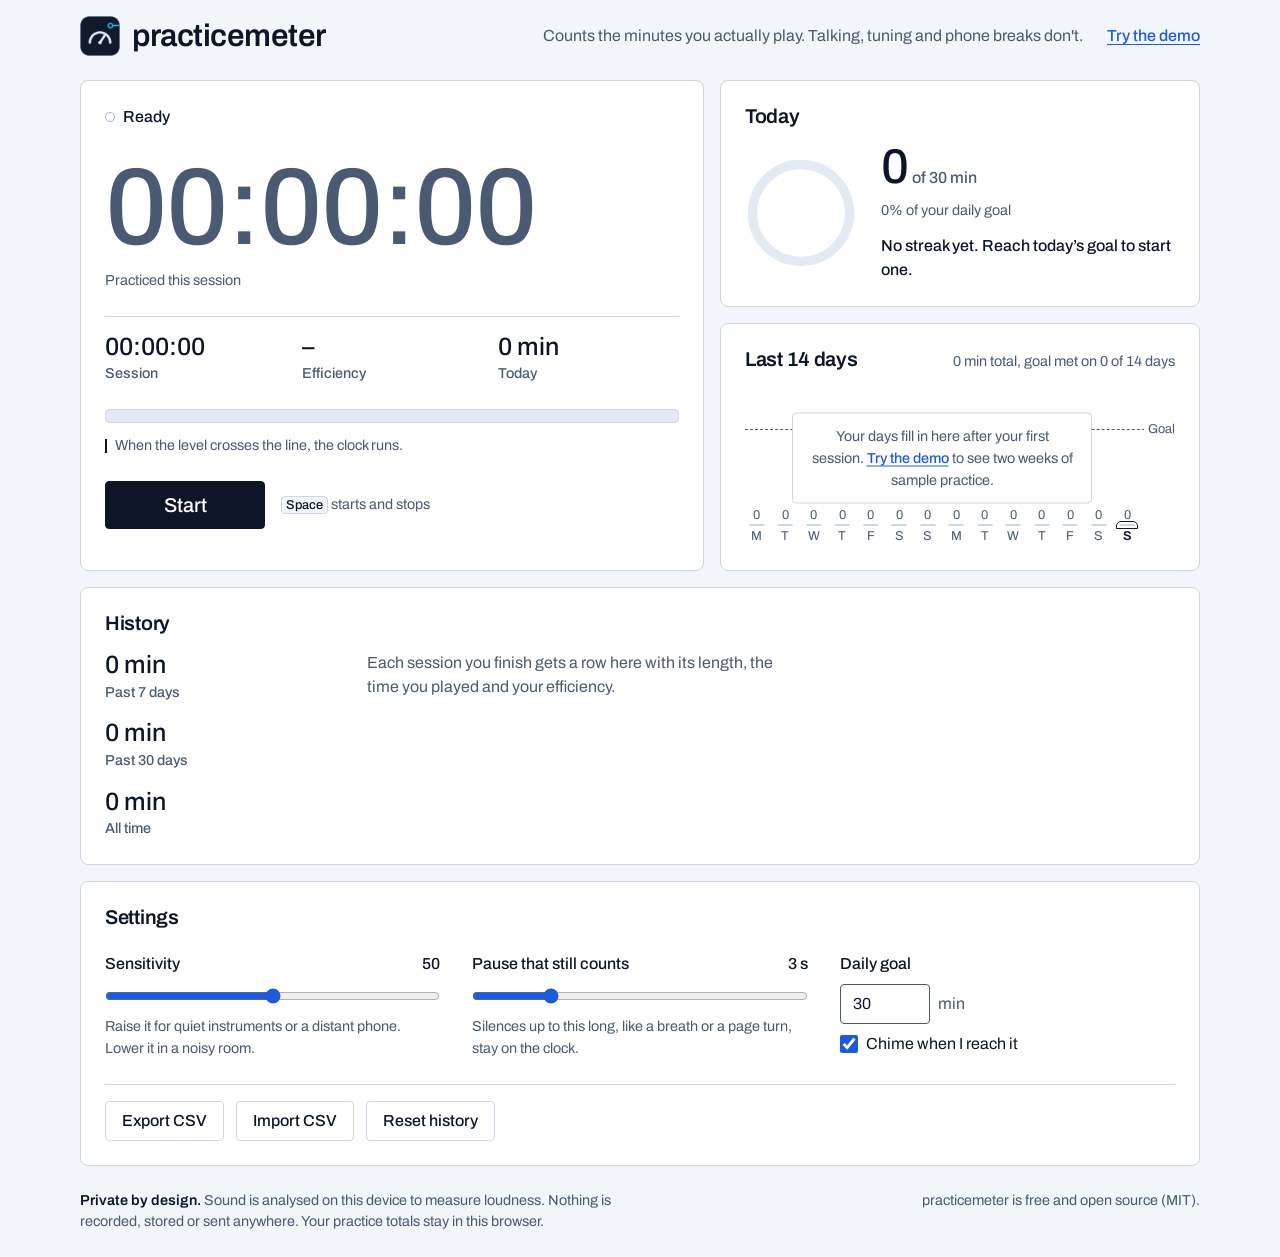
==== commit e41a3962: "Move the app and README images to the trace design system Swap the control-room tokens, Barlow fonts" ====
--- a/index.html
+++ b/index.html
@@ -6,8 +6,8 @@
   <title>practicemeter: a practice timer that only counts while you play</title>
   <meta name="description" content="A practice timer for musicians. It listens through the microphone and only counts the time your instrument is actually sounding.">
   <meta name="color-scheme" content="light dark">
-  <meta name="theme-color" content="#e3e5e0" media="(prefers-color-scheme: light)">
-  <meta name="theme-color" content="#1b211e" media="(prefers-color-scheme: dark)">
+  <meta name="theme-color" content="#f2f5fa" media="(prefers-color-scheme: light)">
+  <meta name="theme-color" content="#0b1222" media="(prefers-color-scheme: dark)">
   <link rel="icon" href="icon-32.png" type="image/png" sizes="32x32">
   <link rel="apple-touch-icon" href="icon-180.png">
   <link rel="manifest" href="manifest.webmanifest">
@@ -33,7 +33,7 @@
       <h2 id="stage-title" class="visually-hidden">Practice clock</h2>
 
       <div class="status">
-        <span class="lamp" aria-hidden="true"></span>
+        <span class="pad" aria-hidden="true"></span>
         <span id="status-label">Ready</span>
       </div>
       <!-- Screen readers hear lasting changes only (start, stop, goal), not every play/pause flip. -->
--- a/tokens.css
+++ b/tokens.css
@@ -0,0 +1,118 @@
+/* A2M33 "trace" design tokens. Copy this file (and fonts/) into a project; do not edit per project.
+   Source of truth: notes/design/README.md */
+
+@font-face { font-family: "Archivo"; font-weight: 400; font-display: swap; src: url("fonts/Archivo-400.woff2") format("woff2"); }
+@font-face { font-family: "Archivo"; font-weight: 500; font-display: swap; src: url("fonts/Archivo-500.woff2") format("woff2"); }
+@font-face { font-family: "Archivo"; font-weight: 600; font-display: swap; src: url("fonts/Archivo-600.woff2") format("woff2"); }
+@font-face { font-family: "Archivo"; font-weight: 700; font-display: swap; src: url("fonts/Archivo-700.woff2") format("woff2"); }
+@font-face { font-family: "JetBrains Mono"; font-weight: 400; font-display: swap; src: url("fonts/JetBrainsMono-400.woff2") format("woff2"); }
+@font-face { font-family: "JetBrains Mono"; font-weight: 500; font-display: swap; src: url("fonts/JetBrainsMono-500.woff2") format("woff2"); }
+
+:root {
+  color-scheme: light dark;
+
+  /* Light: drafting paper with a blue cast */
+  --ground: #f2f5fa;     /* page background */
+  --panel: #ffffff;      /* raised surfaces */
+  --inset: #e4eaf3;      /* wells, tracks, inactive fills */
+  --line: #cdd6e4;       /* 1px borders and rules */
+  --trace: #9fb0c9;      /* idle traces and pads */
+  --ink: #0c1628;        /* main text and values */
+  --ink-2: #4a5a73;      /* labels and secondary text */
+  --signal: #0788ad;     /* the one signal colour: live, active, the lit trace */
+  --signal-ink: #055c76; /* signal-coloured text on light */
+  --link: #1f5bd8;       /* links, focus, selected */
+  --fault: #c9343a;      /* faults and errors only */
+  --ok: #1d8458;         /* a confirmed good state, sparingly */
+
+  --font: "Archivo", "Vazirmatn", system-ui, sans-serif;
+  --font-code: "JetBrains Mono", Consolas, ui-monospace, monospace; /* code, commands, measurements only */
+
+  /* Type scale (1.25, base 16px) */
+  --t-xs: 0.8rem;
+  --t-sm: 0.9rem;
+  --t-md: 1rem;
+  --t-lg: 1.25rem;
+  --t-xl: 1.563rem;
+  --t-2xl: 1.953rem;
+  --t-3xl: 2.441rem;
+  --t-value: 3.052rem;
+
+  /* Space (4px grid) */
+  --s1: 4px; --s2: 8px; --s3: 12px; --s4: 16px; --s5: 24px; --s6: 32px; --s7: 48px; --s8: 64px;
+
+  /* Radius by hierarchy */
+  --r-panel: 8px;
+  --r-control: 4px;
+  --r-pad: 50%;
+
+  --trace-w: 1.5px;
+  --dur: 160ms;
+  --ease: cubic-bezier(0.23, 1, 0.32, 1);
+}
+
+@media (prefers-color-scheme: dark) {
+  :root {
+    /* Dark: board at night, deep navy, never pure black */
+    --ground: #0b1222;
+    --panel: #111a2d;
+    --inset: #18233a;
+    --line: #22304b;
+    --trace: #3a4d70;
+    --ink: #e6edf7;
+    --ink-2: #93a3bd;
+    --signal: #2fcbea;
+    --signal-ink: #7fe0f3;
+    --link: #6f9dff;
+    --fault: #ff6b6b;
+    --ok: #3fcf93;
+  }
+}
+
+:root[data-theme="light"] { color-scheme: light; }
+:root[data-theme="dark"] { color-scheme: dark; }
+
+/* Base */
+*, *::before, *::after { box-sizing: border-box; }
+html { font-family: var(--font); font-size: 100%; line-height: 1.5; color: var(--ink); background: var(--ground);
+       font-variant-numeric: tabular-nums; -webkit-text-size-adjust: 100%; }
+body { margin: 0; }
+::selection { background: color-mix(in srgb, var(--signal) 30%, transparent); color: var(--ink); }
+a { color: var(--link); text-underline-offset: 0.2em; text-decoration-thickness: 1px; }
+:focus-visible { outline: 2px solid var(--link); outline-offset: 2px; border-radius: var(--r-control); }
+h1, h2, h3 { font-weight: 600; line-height: 1.12; letter-spacing: -0.015em; margin: 0 0 var(--s3); text-wrap: balance; }
+h1 { font-size: var(--t-2xl); }
+h2 { font-size: var(--t-xl); }
+h3 { font-size: var(--t-lg); }
+code, kbd, samp { font-family: var(--font-code); font-size: 0.92em; }
+
+/* Signature: the pad. A hollow ring at the end of a trace. Idle = trace colour, live = filled signal, fault = red. */
+.pad { display: inline-block; width: 0.62em; height: 0.62em; border-radius: var(--r-pad);
+       border: var(--trace-w) solid var(--trace); background: transparent; vertical-align: 0.04em; }
+.pad[data-state="live"] { border-color: var(--signal); background: var(--signal); }
+.pad[data-state="fault"] { border-color: var(--fault); background: var(--fault); }
+.pad[data-state="ok"] { border-color: var(--ok); }
+
+/* Label: the small text next to a value */
+.label { font-weight: 500; font-size: var(--t-sm); color: var(--ink-2); }
+
+/* Reading: a value with its unit */
+.reading { font-size: var(--t-value); font-weight: 500; line-height: 1; letter-spacing: -0.02em; }
+.reading small { font-size: 0.4em; font-weight: 500; color: var(--ink-2); margin-inline-start: 0.2em; }
+
+/* Panel */
+.panel { background: var(--panel); border: 1px solid var(--line); border-radius: var(--r-panel); padding: var(--s5); }
+
+/* Buttons: flat, bordered; primary is ink, toggled-on gets a signal underline */
+.btn { font: 500 var(--t-md)/1 var(--font); min-height: 40px; padding: 0 var(--s4); border-radius: var(--r-control);
+       border: 1px solid var(--line); background: var(--panel); color: var(--ink); cursor: pointer;
+       transition: background var(--dur) var(--ease), border-color var(--dur) var(--ease), transform var(--dur) var(--ease); }
+.btn:hover { border-color: var(--trace); }
+.btn:active { background: var(--inset); transform: scale(0.98); }
+.btn[data-variant="primary"] { background: var(--ink); color: var(--panel); border-color: var(--ink); }
+.btn[aria-pressed="true"] { border-color: var(--signal); box-shadow: inset 0 -2px 0 var(--signal); }
+.btn:disabled { opacity: 0.5; cursor: not-allowed; }
+
+@media (prefers-reduced-motion: reduce) {
+  *, *::before, *::after { transition-duration: 0ms !important; animation-duration: 0ms !important; }
+}
--- a/style.css
+++ b/style.css
@@ -1,5 +1,5 @@
-/* practicemeter. Uses only the variables from tokens.css (the A2M33 "control room" system):
-   no colour, font or radius literals here. */
+/* practicemeter. Uses only the variables from tokens.css (the A2M33 "trace" system):
+   no colour or font literals here. */
 
 body {
   min-height: 100vh;
@@ -58,19 +58,16 @@
 
 .panel h2 { font-size: var(--t-lg); margin: 0; }
 
-/* ---------- Stage: status lamp, clock, meter, start ---------- */
+/* ---------- Stage: status pad, clock, meter, start ---------- */
 
 .stage { container-type: inline-size; display: flex; flex-direction: column; align-items: flex-start; }
 
 .status { display: flex; align-items: center; gap: var(--s2); font-weight: 500; min-height: 1.5em; }
-.status .lamp { flex: none; transition: background-color var(--dur) var(--ease), box-shadow var(--dur) var(--ease); }
-/* Amber while the clock counts. A short pause still counts, so it keeps the amber as a ring. */
-.stage[data-status="playing"] .lamp {
-  background: var(--amber);
-  box-shadow: 0 0 0 3px color-mix(in srgb, var(--amber) 25%, transparent);
-}
-.stage[data-status="holding"] .lamp { background: transparent; box-shadow: inset 0 0 0 2px var(--amber); }
-.stage[data-fault] .lamp { background: var(--fault); box-shadow: none; }
+.status .pad { flex: none; transition: background-color var(--dur) var(--ease), border-color var(--dur) var(--ease); }
+/* Filled signal while the clock counts. A short pause still counts, so it keeps the signal as a ring. */
+.stage[data-status="playing"] .pad { border-color: var(--signal); background: var(--signal); }
+.stage[data-status="holding"] .pad { border-color: var(--signal); background: transparent; }
+.stage[data-fault] .pad { border-color: var(--fault); background: var(--fault); }
 
 /* The hero reading. Sized to the panel so eight digits never overflow it. */
 .clock {
@@ -92,7 +89,7 @@
 }
 /* Value first, label under it. The dt stays first in the markup for screen readers. */
 .session-stats div, .totals div { display: flex; flex-direction: column-reverse; justify-content: flex-end; gap: 2px; }
-.session-stats dt, .totals dt { font-family: var(--font-tag); font-weight: 500; font-size: var(--t-sm); color: var(--ink-2); }
+.session-stats dt, .totals dt { font-family: var(--font); font-weight: 500; font-size: var(--t-sm); color: var(--ink-2); }
 .session-stats dd, .totals dd { margin: 0; font-size: var(--t-xl); font-weight: 500; line-height: 1.15; white-space: nowrap; }
 
 /* Level meter: an inset track, a neutral fill and the threshold as a tick across it. */
@@ -123,6 +120,12 @@
 @media (hover: hover) {
   .btn.primary:hover { background: color-mix(in srgb, var(--ink) 84%, var(--panel)); }
 }
+/* tokens.css sets a hover border on every .btn; touch screens keep it after a tap, so undo it there. */
+@media (hover: none) {
+  .btn:hover { border-color: var(--line); }
+  .btn[data-variant="primary"]:hover { border-color: var(--ink); }
+}
+.btn:active { transform: scale(0.98); }
 .btn.primary:active { background: color-mix(in srgb, var(--ink) 72%, var(--panel)); }
 .btn[aria-disabled="true"] { opacity: 0.6; cursor: progress; }
 .hint { color: var(--ink-2); font-size: var(--t-sm); }
@@ -131,12 +134,12 @@
   font: 500 var(--t-xs) var(--font);
   padding: 1px var(--s1);
   border: 1px solid var(--line); border-radius: var(--r-control);
-  background: var(--cab); color: var(--ink);
+  background: var(--ground); color: var(--ink);
 }
 
 .notice {
   margin-top: var(--s5); padding: var(--s3) var(--s4); max-width: 60ch;
-  background: var(--cab); color: var(--ink);
+  background: var(--ground); color: var(--ink);
   border: 1px solid var(--line); border-left: 3px solid var(--ink-2);
   border-radius: var(--r-control);
   font-size: var(--t-sm);
@@ -154,7 +157,7 @@
   stroke-dasharray: 326.73; stroke-dashoffset: 326.73;
   transition: stroke-dashoffset 600ms var(--ease);
 }
-.ring-burst { stroke: var(--amber); opacity: 0; transform-box: fill-box; transform-origin: center; }
+.ring-burst { stroke: var(--ok); opacity: 0; transform-box: fill-box; transform-origin: center; }
 /* Played once when today's goal is reached during a session. */
 .goal.celebrate .ring-burst { animation: ring-burst 1.1s var(--ease) 1; }
 @keyframes ring-burst {
@@ -183,7 +186,7 @@
 .bar {
   width: 100%; max-width: 16px; min-height: 2px;
   height: calc(var(--plot) * var(--f, 0));
-  border-radius: 2px 2px 0 0;
+  border-radius: var(--r-control) var(--r-control) 0 0;
   background: var(--line);
 }
 .bars li.met .bar { background: var(--ink-2); }
@@ -228,7 +231,7 @@
 .session-table th:last-child, .session-table td:last-child { padding-right: 0; }
 .session-table thead th {
   padding-top: 0;
-  font-family: var(--font-tag); font-weight: 500; font-size: var(--t-sm); color: var(--ink-2);
+  font-family: var(--font); font-weight: 500; font-size: var(--t-sm); color: var(--ink-2);
   border-bottom-color: var(--ink-2);
 }
 /* The start date may wrap, so the table stays inside its panel on small phones and with
@@ -244,13 +247,13 @@
 .settings h2 { grid-column: 1 / -1; }
 .field { display: grid; grid-template-columns: 1fr auto; gap: var(--s2) var(--s3); align-items: center; }
 .field label { font-weight: 500; }
-.field input[type="range"] { grid-column: 1 / -1; grid-row: 2; width: 100%; margin: var(--s1) 0; accent-color: var(--steel); }
+.field input[type="range"] { grid-column: 1 / -1; grid-row: 2; width: 100%; margin: var(--s1) 0; accent-color: var(--link); }
 .field output { grid-column: 2; grid-row: 1; font-weight: 500; }
 .help { grid-column: 1 / -1; color: var(--ink-2); font-size: var(--t-sm); }
 .field-inline { grid-template-columns: 1fr; }
 .check { display: inline-flex; align-items: center; gap: var(--s2); cursor: pointer; }
 .field .check { font-weight: 400; }
-.check input { width: 18px; height: 18px; margin: 0; accent-color: var(--steel); }
+.check input { width: 18px; height: 18px; margin: 0; accent-color: var(--link); }
 .number-wrap { display: inline-flex; align-items: center; gap: var(--s2); color: var(--ink-2); }
 input[type="number"] {
   width: 90px; min-height: 40px; padding: 0 var(--s3);
